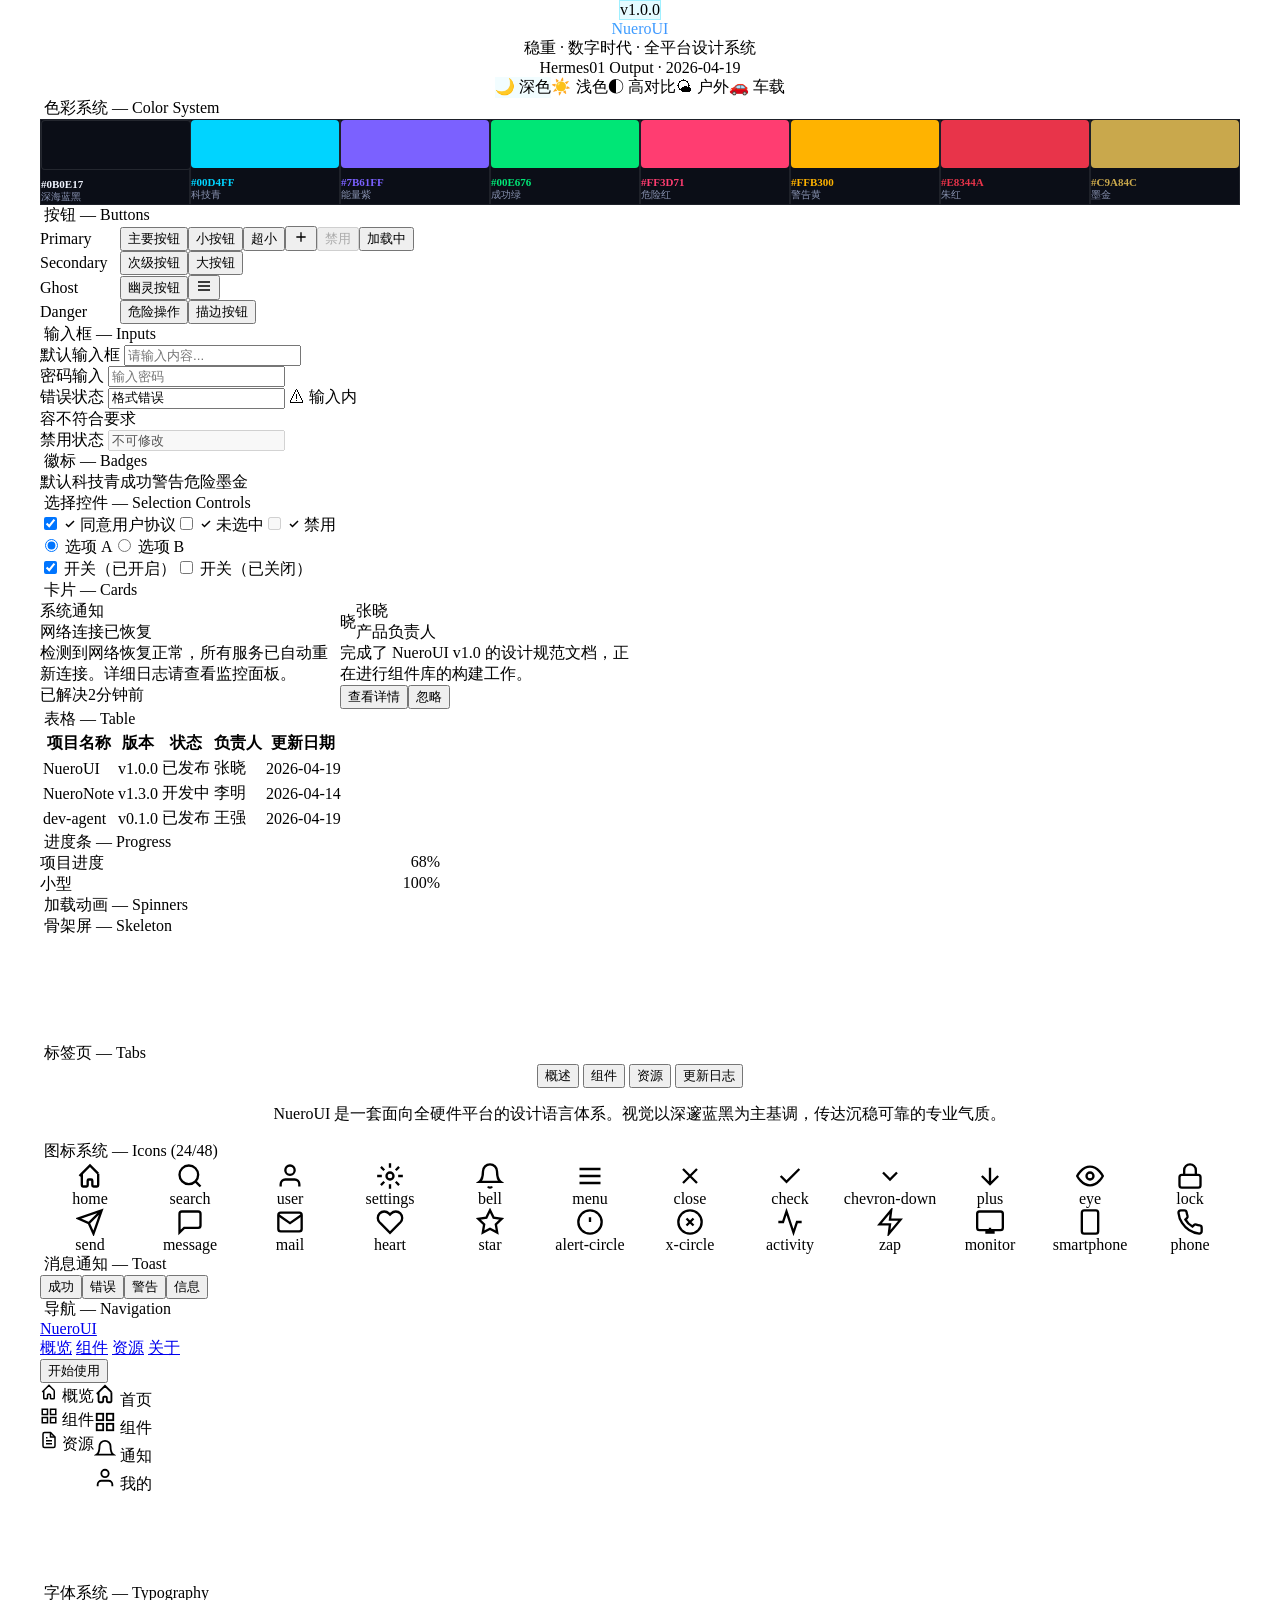
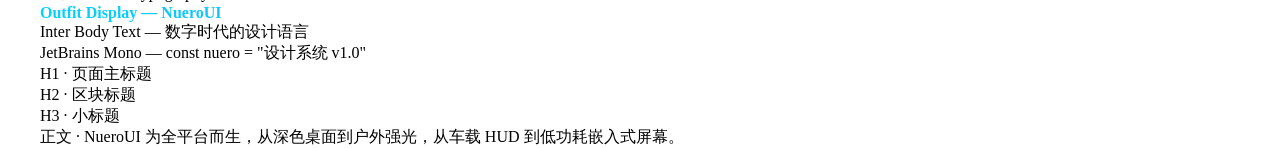
==== components.html @ e037369e "Create components.html" ====
<!DOCTYPE html>
<html lang="zh-CN" data-theme="dark">
<head>
  <meta charset="UTF-8">
  <meta name="viewport" content="width=device-width, initial-scale=1.0">
  <title>NueroUI — Components Showcase</title>
  <link rel="stylesheet" href="tokens.css">
  <link rel="stylesheet" href="nuero-ui.css">
  <link rel="stylesheet" href="motion.css">
  <style>
    body { margin: 0; background: var(--color-bg-primary); color: var(--color-text-primary); font-family: var(--font-body); }
    .showcase { max-width: 1200px; margin: 0 auto; padding: var(--space-8) var(--space-6); }
    .showcase-header { text-align: center; margin-bottom: var(--space-12); padding: var(--space-12) 0; }
    .showcase-header h1 { font-family: var(--font-display); font-size: var(--text-4xl); font-weight: var(--font-bold); background: linear-gradient(135deg, #00D4FF, #7B61FF); -webkit-background-clip: text; -webkit-text-fill-color: transparent; margin: 0 0 var(--space-3); }
    .showcase-header p { color: var(--color-text-secondary); font-size: var(--text-lg); margin: 0; }
    .version-badge { display: inline-block; padding: var(--space-1) var(--space-3); background: rgba(0,212,255,0.1); border: 1px solid rgba(0,212,255,0.3); border-radius: var(--radius-full); color: var(--color-accent-primary); font-size: var(--text-xs); font-weight: var(--font-semibold); }
    .section { margin-bottom: var(--space-12); }
    .section-title { font-size: var(--text-xl); font-weight: var(--font-semibold); color: var(--color-text-primary); margin-bottom: var(--space-6); padding-bottom: var(--space-3); border-bottom: 1px solid var(--color-border); display: flex; align-items: center; gap: var(--space-3); }
    .section-title::before { content: ''; width: 4px; height: 20px; background: linear-gradient(180deg, var(--color-accent-primary), var(--color-accent-secondary)); border-radius: 2px; }
    .demo-row { display: flex; flex-wrap: wrap; gap: var(--space-4); align-items: center; margin-bottom: var(--space-4); padding: var(--space-5); background: var(--color-bg-secondary); border: 1px solid var(--color-border); border-radius: var(--radius-lg); }
    .demo-label { font-size: var(--text-xs); color: var(--color-text-tertiary); min-width: 80px; }
    .demo-group { display: flex; flex-wrap: wrap; gap: var(--space-3); align-items: center; }
    .theme-switcher { display: flex; gap: var(--space-2); margin-bottom: var(--space-8); justify-content: center; }
    .theme-btn { padding: var(--space-2) var(--space-4); background: var(--color-bg-elevated); border: 1px solid var(--color-border); border-radius: var(--radius-md); color: var(--color-text-secondary); cursor: pointer; font-size: var(--text-sm); transition: all var(--duration-normal); }
    .theme-btn:hover { border-color: var(--color-border-hover); color: var(--color-text-primary); }
    .theme-btn.active { border-color: var(--color-accent-primary); color: var(--color-accent-primary); background: rgba(0,212,255,0.05); }
    .icon-grid { display: grid; grid-template-columns: repeat(auto-fill, minmax(100px, 1fr)); gap: var(--space-3); }
    .icon-demo { display: flex; flex-direction: column; align-items: center; gap: var(--space-2); padding: var(--space-4); background: var(--color-bg-secondary); border: 1px solid var(--color-border); border-radius: var(--radius-md); transition: all var(--duration-normal); cursor: pointer; }
    .icon-demo:hover { border-color: var(--color-border-hover); background: var(--color-bg-elevated); transform: translateY(-2px); }
    .icon-demo svg { color: var(--color-accent-primary); transition: color var(--duration-normal); }
    .icon-demo:hover svg { color: var(--color-accent-secondary); }
    .icon-demo span { font-size: var(--text-xs); color: var(--color-text-tertiary); }
    .card-demo-grid { display: grid; grid-template-columns: repeat(auto-fill, minmax(280px, 1fr)); gap: var(--space-4); }
    .table-wrapper { overflow-x: auto; border-radius: var(--radius-lg); border: 1px solid var(--color-border); }
    .spinner-row { display: flex; gap: var(--space-6); align-items: center; flex-wrap: wrap; }
  </style>
</head>
<body>
<div class="showcase">

  <!-- Header -->
  <div class="showcase-header">
    <div style="margin-bottom:var(--space-4)"><span class="version-badge">v1.0.0</span></div>
    <h1>NueroUI</h1>
    <p>稳重 · 数字时代 · 全平台设计系统</p>
    <p style="margin-top:var(--space-2);font-size:var(--text-sm);color:var(--color-text-tertiary)">Hermes01 Output · 2026-04-19</p>
  </div>

  <!-- Theme Switcher -->
  <div class="theme-switcher">
    <button class="theme-btn active" onclick="document.documentElement.setAttribute('data-theme','dark')">🌙 深色</button>
    <button class="theme-btn" onclick="document.documentElement.setAttribute('data-theme','light')">☀️ 浅色</button>
    <button class="theme-btn" onclick="document.documentElement.setAttribute('data-theme','high-contrast')">◐ 高对比</button>
    <button class="theme-btn" onclick="document.documentElement.setAttribute('data-theme','outdoor')">🌤 户外</button>
    <button class="theme-btn" onclick="document.documentElement.setAttribute('data-theme','car-hud')">🚗 车载</button>
  </div>

  <!-- Color Palette -->
  <div class="section">
    <div class="section-title">色彩系统 — Color System</div>
    <div style="display:grid;grid-template-columns:repeat(auto-fill,minmax(140px,1fr));gap:var(--space-3)">
      <div style="padding:var(--space-3);background:#0B0E17;border-radius:var(--radius-md);border:1px solid rgba(255,255,255,0.08)"><div style="width:100%;height:48px;background:#0B0E17;border-radius:4px;margin-bottom:8px;border:1px solid rgba(255,255,255,0.1)"></div><div style="font-size:11px;color:#F0F4FF;font-weight:600">#0B0E17</div><div style="font-size:10px;color:#8892B0">深海蓝黑</div></div>
      <div style="padding:var(--space-3);background:#0B0E17;border-radius:var(--radius-md);border:1px solid rgba(255,255,255,0.08)"><div style="width:100%;height:48px;background:#00D4FF;border-radius:4px;margin-bottom:8px"></div><div style="font-size:11px;color:#00D4FF;font-weight:600">#00D4FF</div><div style="font-size:10px;color:#8892B0">科技青</div></div>
      <div style="padding:var(--space-3);background:#0B0E17;border-radius:var(--radius-md);border:1px solid rgba(255,255,255,0.08)"><div style="width:100%;height:48px;background:#7B61FF;border-radius:4px;margin-bottom:8px"></div><div style="font-size:11px;color:#7B61FF;font-weight:600">#7B61FF</div><div style="font-size:10px;color:#8892B0">能量紫</div></div>
      <div style="padding:var(--space-3);background:#0B0E17;border-radius:var(--radius-md);border:1px solid rgba(255,255,255,0.08)"><div style="width:100%;height:48px;background:#00E676;border-radius:4px;margin-bottom:8px"></div><div style="font-size:11px;color:#00E676;font-weight:600">#00E676</div><div style="font-size:10px;color:#8892B0">成功绿</div></div>
      <div style="padding:var(--space-3);background:#0B0E17;border-radius:var(--radius-md);border:1px solid rgba(255,255,255,0.08)"><div style="width:100%;height:48px;background:#FF3D71;border-radius:4px;margin-bottom:8px"></div><div style="font-size:11px;color:#FF3D71;font-weight:600">#FF3D71</div><div style="font-size:10px;color:#8892B0">危险红</div></div>
      <div style="padding:var(--space-3);background:#0B0E17;border-radius:var(--radius-md);border:1px solid rgba(255,255,255,0.08)"><div style="width:100%;height:48px;background:#FFB300;border-radius:4px;margin-bottom:8px"></div><div style="font-size:11px;color:#FFB300;font-weight:600">#FFB300</div><div style="font-size:10px;color:#8892B0">警告黄</div></div>
      <div style="padding:var(--space-3);background:#0B0E17;border-radius:var(--radius-md);border:1px solid rgba(255,255,255,0.08)"><div style="width:100%;height:48px;background:#E8344A;border-radius:4px;margin-bottom:8px"></div><div style="font-size:11px;color:#E8344A;font-weight:600">#E8344A</div><div style="font-size:10px;color:#8892B0">朱红</div></div>
      <div style="padding:var(--space-3);background:#0B0E17;border-radius:var(--radius-md);border:1px solid rgba(255,255,255,0.08)"><div style="width:100%;height:48px;background:#C9A84C;border-radius:4px;margin-bottom:8px"></div><div style="font-size:11px;color:#C9A84C;font-weight:600">#C9A84C</div><div style="font-size:10px;color:#8892B0">墨金</div></div>
    </div>
  </div>

  <!-- Buttons -->
  <div class="section">
    <div class="section-title">按钮 — Buttons</div>
    <div class="demo-row">
      <span class="demo-label">Primary</span>
      <div class="demo-group">
        <button class="nui-btn nui-btn--primary">主要按钮</button>
        <button class="nui-btn nui-btn--primary nui-btn--sm">小按钮</button>
        <button class="nui-btn nui-btn--primary nui-btn--xs">超小</button>
        <button class="nui-btn nui-btn--primary nui-btn--icon"><svg viewBox="0 0 24 24" width="16" height="16" fill="none" stroke="currentColor" stroke-width="2"><path d="M12 5v14M5 12h14"/></svg></button>
        <button class="nui-btn nui-btn--primary" disabled>禁用</button>
        <button class="nui-btn nui-btn--primary nui-btn--loading">加载中</button>
      </div>
    </div>
    <div class="demo-row">
      <span class="demo-label">Secondary</span>
      <div class="demo-group">
        <button class="nui-btn nui-btn--secondary">次级按钮</button>
        <button class="nui-btn nui-btn--secondary nui-btn--lg">大按钮</button>
      </div>
    </div>
    <div class="demo-row">
      <span class="demo-label">Ghost</span>
      <div class="demo-group">
        <button class="nui-btn nui-btn--ghost">幽灵按钮</button>
        <button class="nui-btn nui-btn--ghost nui-btn--icon"><svg viewBox="0 0 24 24" width="16" height="16" fill="none" stroke="currentColor" stroke-width="2"><path d="M3 12h18M3 6h18M3 18h18"/></svg></button>
      </div>
    </div>
    <div class="demo-row">
      <span class="demo-label">Danger</span>
      <div class="demo-group">
        <button class="nui-btn nui-btn--danger">危险操作</button>
        <button class="nui-btn nui-btn--outline">描边按钮</button>
      </div>
    </div>
  </div>

  <!-- Inputs -->
  <div class="section">
    <div class="section-title">输入框 — Inputs</div>
    <div class="demo-row" style="flex-direction:column;align-items:flex-start;gap:var(--space-4)">
      <div class="nui-input-wrapper" style="width:320px">
        <label class="nui-label">默认输入框</label>
        <input class="nui-input" placeholder="请输入内容..." type="text">
      </div>
      <div class="nui-input-wrapper" style="width:320px">
        <label class="nui-label">密码输入</label>
        <input class="nui-input" placeholder="输入密码" type="password">
      </div>
      <div class="nui-input-wrapper" style="width:320px">
        <label class="nui-label">错误状态</label>
        <input class="nui-input nui-input--error" value="格式错误" type="text">
        <span class="nui-error-msg">⚠ 输入内容不符合要求</span>
      </div>
      <div class="nui-input-wrapper" style="width:320px">
        <label class="nui-label">禁用状态</label>
        <input class="nui-input" value="不可修改" type="text" disabled>
      </div>
    </div>
  </div>

  <!-- Badges -->
  <div class="section">
    <div class="section-title">徽标 — Badges</div>
    <div class="demo-row">
      <div class="demo-group" style="flex-wrap:wrap;gap:var(--space-3)">
        <span class="nui-badge nui-badge--default">默认</span>
        <span class="nui-badge nui-badge--primary">科技青</span>
        <span class="nui-badge nui-badge--success">成功</span>
        <span class="nui-badge nui-badge--warning">警告</span>
        <span class="nui-badge nui-badge--danger">危险</span>
        <span class="nui-badge nui-badge--gold">墨金</span>
        <span class="nui-badge nui-badge--primary nui-badge--dot"></span>
      </div>
    </div>
  </div>

  <!-- Checkbox / Radio / Switch -->
  <div class="section">
    <div class="section-title">选择控件 — Selection Controls</div>
    <div class="demo-row" style="flex-direction:column;align-items:flex-start;gap:var(--space-4)">
      <div style="display:flex;gap:var(--space-8);flex-wrap:wrap">
        <label class="nui-check">
          <input type="checkbox" checked>
          <span class="nui-check__box"><svg viewBox="0 0 24 24" width="12" height="12" fill="none" stroke="currentColor" stroke-width="3"><path d="M20 6L9 17l-5-5"/></svg></span>
          <span class="nui-check__text">同意用户协议</span>
        </label>
        <label class="nui-check">
          <input type="checkbox">
          <span class="nui-check__box"><svg viewBox="0 0 24 24" width="12" height="12" fill="none" stroke="currentColor" stroke-width="3"><path d="M20 6L9 17l-5-5"/></svg></span>
          <span class="nui-check__text">未选中</span>
        </label>
        <label class="nui-check">
          <input type="checkbox" disabled>
          <span class="nui-check__box"><svg viewBox="0 0 24 24" width="12" height="12" fill="none" stroke="currentColor" stroke-width="3"><path d="M20 6L9 17l-5-5"/></svg></span>
          <span class="nui-check__text">禁用</span>
        </label>
      </div>
      <div style="display:flex;gap:var(--space-8);flex-wrap:wrap">
        <label class="nui-check nui-check--radio">
          <input type="radio" name="demo-radio" checked>
          <span class="nui-check__box"></span>
          <span class="nui-check__text">选项 A</span>
        </label>
        <label class="nui-check nui-check--radio">
          <input type="radio" name="demo-radio">
          <span class="nui-check__box"></span>
          <span class="nui-check__text">选项 B</span>
        </label>
      </div>
      <div style="display:flex;gap:var(--space-8);flex-wrap:wrap">
        <label class="nui-switch">
          <input type="checkbox" checked>
          <span class="nui-switch__track"><span class="nui-switch__thumb"></span></span>
          <span class="nui-check__text">开关（已开启）</span>
        </label>
        <label class="nui-switch">
          <input type="checkbox">
          <span class="nui-switch__track"><span class="nui-switch__thumb"></span></span>
          <span class="nui-check__text">开关（已关闭）</span>
        </label>
      </div>
    </div>
  </div>

  <!-- Cards -->
  <div class="section">
    <div class="section-title">卡片 — Cards</div>
    <div class="card-demo-grid">
      <div class="nui-card">
        <div style="font-size:var(--text-xs);color:var(--color-accent-primary);font-weight:var(--font-medium);margin-bottom:var(--space-2)">系统通知</div>
        <div style="font-size:var(--text-lg);font-weight:var(--font-semibold);color:var(--color-text-primary);margin-bottom:var(--space-3)">网络连接已恢复</div>
        <div style="font-size:var(--text-sm);color:var(--color-text-secondary);line-height:var(--leading-relaxed)">检测到网络恢复正常，所有服务已自动重新连接。详细日志请查看监控面板。</div>
        <div style="margin-top:var(--space-4);display:flex;gap:var(--space-2)">
          <span class="nui-badge nui-badge--success nui-badge--dot">已解决</span>
          <span class="nui-badge nui-badge--default">2分钟前</span>
        </div>
      </div>
      <div class="nui-card nui-card--elevated">
        <div style="display:flex;align-items:center;gap:var(--space-3);margin-bottom:var(--space-4)">
          <div class="nui-avatar nui-avatar--md">晓</div>
          <div>
            <div style="font-size:var(--text-sm);font-weight:var(--font-semibold);color:var(--color-text-primary)">张晓</div>
            <div style="font-size:var(--text-xs);color:var(--color-text-tertiary)">产品负责人</div>
          </div>
        </div>
        <div style="font-size:var(--text-sm);color:var(--color-text-secondary)">完成了 NueroUI v1.0 的设计规范文档，正在进行组件库的构建工作。</div>
        <div class="nui-divider" style="margin:var(--space-4) 0"></div>
        <div style="display:flex;gap:var(--space-3)">
          <button class="nui-btn nui-btn--primary nui-btn--sm">查看详情</button>
          <button class="nui-btn nui-btn--ghost nui-btn--sm">忽略</button>
        </div>
      </div>
    </div>
  </div>

  <!-- Table -->
  <div class="section">
    <div class="section-title">表格 — Table</div>
    <div class="table-wrapper">
      <table class="nui-table nui-table--striped">
        <thead>
          <tr>
            <th>项目名称</th>
            <th>版本</th>
            <th>状态</th>
            <th>负责人</th>
            <th>更新日期</th>
          </tr>
        </thead>
        <tbody>
          <tr>
            <td>NueroUI</td>
            <td><span class="nui-badge nui-badge--primary">v1.0.0</span></td>
            <td><span class="nui-badge nui-badge--success nui-badge--dot">已发布</span></td>
            <td>张晓</td>
            <td>2026-04-19</td>
          </tr>
          <tr>
            <td>NueroNote</td>
            <td><span class="nui-badge nui-badge--primary">v1.3.0</span></td>
            <td><span class="nui-badge nui-badge--warning nui-badge--dot">开发中</span></td>
            <td>李明</td>
            <td>2026-04-14</td>
          </tr>
          <tr>
            <td>dev-agent</td>
            <td><span class="nui-badge nui-badge--primary">v0.1.0</span></td>
            <td><span class="nui-badge nui-badge--success nui-badge--dot">已发布</span></td>
            <td>王强</td>
            <td>2026-04-19</td>
          </tr>
        </tbody>
      </table>
    </div>
  </div>

  <!-- Progress -->
  <div class="section">
    <div class="section-title">进度条 — Progress</div>
    <div class="demo-row" style="flex-direction:column;align-items:flex-start;gap:var(--space-4)">
      <div style="width:400px">
        <div style="display:flex;justify-content:space-between;margin-bottom:var(--space-2)"><span style="font-size:var(--text-sm);color:var(--color-text-secondary)">项目进度</span><span style="font-size:var(--text-sm);color:var(--color-accent-primary);font-weight:var(--font-medium)">68%</span></div>
        <div class="nui-progress"><div class="nui-progress__bar" style="width:68%"></div></div>
      </div>
      <div style="width:400px">
        <div style="display:flex;justify-content:space-between;margin-bottom:var(--space-2)"><span style="font-size:var(--text-sm);color:var(--color-text-secondary)">小型</span><span style="font-size:var(--text-sm);color:var(--color-success);font-weight:var(--font-medium)">100%</span></div>
        <div class="nui-progress nui-progress--sm"><div class="nui-progress__bar" style="width:100%;background:var(--color-success)"></div></div>
      </div>
    </div>
  </div>

  <!-- Spinners -->
  <div class="section">
    <div class="section-title">加载动画 — Spinners</div>
    <div class="demo-row">
      <div class="spinner-row">
        <div class="nui-spinner nui-spinner--sm"></div>
        <div class="nui-spinner nui-spinner--md"></div>
        <div class="nui-spinner nui-spinner--lg"></div>
        <div class="nui-spinner nui-spinner--xl"></div>
      </div>
    </div>
  </div>

  <!-- Skeletons -->
  <div class="section">
    <div class="section-title">骨架屏 — Skeleton</div>
    <div class="demo-row" style="flex-direction:column;gap:var(--space-4)">
      <div style="display:flex;gap:var(--space-4);align-items:center">
        <div class="nui-skeleton nui-avatar nui-avatar--md"></div>
        <div style="flex:1;display:flex;flex-direction:column;gap:var(--space-2)">
          <div class="nui-skeleton" style="height:14px;width:60%"></div>
          <div class="nui-skeleton" style="height:12px;width:40%"></div>
        </div>
      </div>
      <div class="nui-skeleton" style="height:80px;width:100%"></div>
    </div>
  </div>

  <!-- Tabs -->
  <div class="section">
    <div class="section-title">标签页 — Tabs</div>
    <div class="demo-row" style="flex-direction:column">
      <div class="nui-tabs" id="demo-tabs">
        <button class="nui-tab nui-tab--active" onclick="switchTab(this)">概述</button>
        <button class="nui-tab" onclick="switchTab(this)">组件</button>
        <button class="nui-tab" onclick="switchTab(this)">资源</button>
        <button class="nui-tab" onclick="switchTab(this)">更新日志</button>
      </div>
      <div class="nui-tabs__content" id="tab-content">
        <p style="color:var(--color-text-secondary);font-size:var(--text-sm)">NueroUI 是一套面向全硬件平台的设计语言体系。视觉以深邃蓝黑为主基调，传达沉稳可靠的专业气质。</p>
      </div>
    </div>
  </div>

  <!-- Icons (first 24) -->
  <div class="section">
    <div class="section-title">图标系统 — Icons (24/48)</div>
    <div class="icon-grid">
      <div class="icon-demo"><svg viewBox="0 0 24 24" width="28" height="28" fill="none" stroke="currentColor" stroke-width="2"><path d="M3 12l2-2m0 0l7-7 7 7M5 10v10a1 1 0 001 1h3a1 1 0 001-1v-4a1 1 0 011-1h2a1 1 0 011 1v4a1 1 0 001 1h3a1 1 0 001-1V10"/></svg><span>home</span></div>
      <div class="icon-demo"><svg viewBox="0 0 24 24" width="28" height="28" fill="none" stroke="currentColor" stroke-width="2"><path d="M21 21l-4.35-4.35M11 19a8 8 0 100-16 8 8 0 000 16z"/></svg><span>search</span></div>
      <div class="icon-demo"><svg viewBox="0 0 24 24" width="28" height="28" fill="none" stroke="currentColor" stroke-width="2"><path d="M20 21v-2a4 4 0 00-4-4H8a4 4 0 00-4 4v2M12 11a4 4 0 100-8 4 4 0 000 8z"/></svg><span>user</span></div>
      <div class="icon-demo"><svg viewBox="0 0 24 24" width="28" height="28" fill="none" stroke="currentColor" stroke-width="2"><circle cx="12" cy="12" r="3"/><path d="M12 1v4M12 19v4M4.22 4.22l2.83 2.83M16.95 16.95l2.83 2.83M1 12h4M19 12h4M4.22 19.78l2.83-2.83M16.95 7.05l2.83-2.83"/></svg><span>settings</span></div>
      <div class="icon-demo"><svg viewBox="0 0 24 24" width="28" height="28" fill="none" stroke="currentColor" stroke-width="2"><path d="M18 8A6 6 0 006 8c0 7-3 9-3 9h18s-3-2-3-9M13.73 21a2 2 0 01-3.46 0"/></svg><span>bell</span></div>
      <div class="icon-demo"><svg viewBox="0 0 24 24" width="28" height="28" fill="none" stroke="currentColor" stroke-width="2"><path d="M3 12h18M3 6h18M3 18h18"/></svg><span>menu</span></div>
      <div class="icon-demo"><svg viewBox="0 0 24 24" width="28" height="28" fill="none" stroke="currentColor" stroke-width="2"><path d="M18 6L6 18M6 6l12 12"/></svg><span>close</span></div>
      <div class="icon-demo"><svg viewBox="0 0 24 24" width="28" height="28" fill="none" stroke="currentColor" stroke-width="2"><path d="M20 6L9 17l-5-5"/></svg><span>check</span></div>
      <div class="icon-demo"><svg viewBox="0 0 24 24" width="28" height="28" fill="none" stroke="currentColor" stroke-width="2"><path d="M6 9l6 6 6-6"/></svg><span>chevron-down</span></div>
      <div class="icon-demo"><svg viewBox="0 0 24 24" width="28" height="28" fill="none" stroke="currentColor" stroke-width="2"><path d="M12 5v14M5 12l7 7 7-7"/></svg><span>plus</span></div>
      <div class="icon-demo"><svg viewBox="0 0 24 24" width="28" height="28" fill="none" stroke="currentColor" stroke-width="2"><path d="M1 12s4-8 11-8 11 8 11 8-4 8-11 8-11-8-11-8z"/><circle cx="12" cy="12" r="3"/></svg><span>eye</span></div>
      <div class="icon-demo"><svg viewBox="0 0 24 24" width="28" height="28" fill="none" stroke="currentColor" stroke-width="2"><rect x="3" y="11" width="18" height="11" rx="2" ry="2"/><path d="M7 11V7a5 5 0 0110 0v4"/></svg><span>lock</span></div>
      <div class="icon-demo"><svg viewBox="0 0 24 24" width="28" height="28" fill="none" stroke="currentColor" stroke-width="2"><path d="M22 2L11 13M22 2l-7 20-4-9-9-4 20-7z"/></svg><span>send</span></div>
      <div class="icon-demo"><svg viewBox="0 0 24 24" width="28" height="28" fill="none" stroke="currentColor" stroke-width="2"><path d="M21 15a2 2 0 01-2 2H7l-4 4V5a2 2 0 012-2h14a2 2 0 012 2z"/></svg><span>message</span></div>
      <div class="icon-demo"><svg viewBox="0 0 24 24" width="28" height="28" fill="none" stroke="currentColor" stroke-width="2"><path d="M4 4h16c1.1 0 2 .9 2 2v12c0 1.1-.9 2-2 2H4c-1.1 0-2-.9-2-2V6c0-1.1.9-2 2-2z"/><path d="M22 6l-10 7L2 6"/></svg><span>mail</span></div>
      <div class="icon-demo"><svg viewBox="0 0 24 24" width="28" height="28" fill="none" stroke="currentColor" stroke-width="2"><path d="M20.84 4.61a5.5 5.5 0 00-7.78 0L12 5.67l-1.06-1.06a5.5 5.5 0 00-7.78 7.78l1.06 1.06L12 21.23l7.78-7.78 1.06-1.06a5.5 5.5 0 000-7.78z"/></svg><span>heart</span></div>
      <div class="icon-demo"><svg viewBox="0 0 24 24" width="28" height="28" fill="none" stroke="currentColor" stroke-width="2"><path d="M12 2l3.09 6.26L22 9.27l-5 4.87 1.18 6.88L12 17.77l-6.18 3.25L7 14.14 2 9.27l6.91-1.01L12 2z"/></svg><span>star</span></div>
      <div class="icon-demo"><svg viewBox="0 0 24 24" width="28" height="28" fill="none" stroke="currentColor" stroke-width="2"><circle cx="12" cy="12" r="10"/><path d="M12 8v4M12 16h.01"/></svg><span>alert-circle</span></div>
      <div class="icon-demo"><svg viewBox="0 0 24 24" width="28" height="28" fill="none" stroke="currentColor" stroke-width="2"><circle cx="12" cy="12" r="10"/><path d="M9 9l6 6M15 9l-6 6"/></svg><span>x-circle</span></div>
      <div class="icon-demo"><svg viewBox="0 0 24 24" width="28" height="28" fill="none" stroke="currentColor" stroke-width="2"><path d="M22 12h-4l-3 9L9 3l-3 9H2"/></svg><span>activity</span></div>
      <div class="icon-demo"><svg viewBox="0 0 24 24" width="28" height="28" fill="none" stroke="currentColor" stroke-width="2"><path d="M13 2L3 14h9l-1 8 10-12h-9l1-8z"/></svg><span>zap</span></div>
      <div class="icon-demo"><svg viewBox="0 0 24 24" width="28" height="28" fill="none" stroke="currentColor" stroke-width="2"><path d="M21 3H3a2 2 0 00-2 2v12a2 2 0 002 2h18a2 2 0 002-2V5a2 2 0 00-2-2zM8 21h8M12 17v4"/></svg><span>monitor</span></div>
      <div class="icon-demo"><svg viewBox="0 0 24 24" width="28" height="28" fill="none" stroke="currentColor" stroke-width="2"><rect x="5" y="2" width="14" height="20" rx="2" ry="2"/><path d="M12 18h.01"/></svg><span>smartphone</span></div>
      <div class="icon-demo"><svg viewBox="0 0 24 24" width="28" height="28" fill="none" stroke="currentColor" stroke-width="2"><path d="M22 16.92v3a2 2 0 01-2.18 2 19.79 19.79 0 01-8.63-3.07 19.5 19.5 0 01-6-6 19.79 19.79 0 01-3.07-8.67A2 2 0 014.11 2h3a2 2 0 012 1.72 12.84 12.84 0 00.7 2.81 2 2 0 01-.45 2.11L8.09 9.91a16 16 0 006 6l1.27-1.27a2 2 0 012.11-.45 12.84 12.84 0 002.81.7A2 2 0 0122 16.92z"/></svg><span>phone</span></div>
    </div>
  </div>

  <!-- Toast -->
  <div class="section">
    <div class="section-title">消息通知 — Toast</div>
    <div class="demo-row">
      <button class="nui-btn nui-btn--primary nui-btn--sm" onclick="showToast('success')">成功</button>
      <button class="nui-btn nui-btn--danger nui-btn--sm" onclick="showToast('error')">错误</button>
      <button class="nui-btn nui-btn--secondary nui-btn--sm" onclick="showToast('warning')">警告</button>
      <button class="nui-btn nui-btn--ghost nui-btn--sm" onclick="showToast('info')">信息</button>
    </div>
  </div>

  <!-- Navigation -->
  <div class="section">
    <div class="section-title">导航 — Navigation</div>
    <div style="margin-bottom:var(--space-4)">
      <nav class="nui-navbar">
        <a class="nui-navbar__logo" href="#">NueroUI</a>
        <div class="nui-navbar__links">
          <a class="nui-navbar__link nui-navbar__link--active" href="#">概览</a>
          <a class="nui-navbar__link" href="#">组件</a>
          <a class="nui-navbar__link" href="#">资源</a>
          <a class="nui-navbar__link" href="#">关于</a>
        </div>
        <div class="nui-navbar__actions">
          <button class="nui-btn nui-btn--primary nui-btn--sm">开始使用</button>
        </div>
      </nav>
    </div>
    <div style="display:flex;gap:var(--space-6)">
      <div class="nui-sidebar" style="height:200px">
        <div class="nui-sidebar__item nui-sidebar__item--active">
          <svg viewBox="0 0 24 24" width="18" height="18" fill="none" stroke="currentColor" stroke-width="2"><path d="M3 12l2-2m0 0l7-7 7 7M5 10v10a1 1 0 001 1h3a1 1 0 001-1v-4a1 1 0 011-1h2a1 1 0 011 1v4a1 1 0 001 1h3a1 1 0 001-1V10"/></svg>
          概览
        </div>
        <div class="nui-sidebar__item">
          <svg viewBox="0 0 24 24" width="18" height="18" fill="none" stroke="currentColor" stroke-width="2"><rect x="3" y="3" width="7" height="7"/><rect x="14" y="3" width="7" height="7"/><rect x="14" y="14" width="7" height="7"/><rect x="3" y="14" width="7" height="7"/></svg>
          组件
        </div>
        <div class="nui-sidebar__item">
          <svg viewBox="0 0 24 24" width="18" height="18" fill="none" stroke="currentColor" stroke-width="2"><path d="M14 2H6a2 2 0 00-2 2v16a2 2 0 002 2h12a2 2 0 002-2V8z"/><path d="M14 2v6h6M16 13H8M16 17H8M10 9H8"/></svg>
          资源
        </div>
      </div>
      <div style="flex:1">
        <div class="nui-bottom-nav" style="position:static">
          <div class="nui-bottom-nav__item nui-bottom-nav__item--active">
            <svg viewBox="0 0 24 24" width="22" height="22" fill="none" stroke="currentColor" stroke-width="2"><path d="M3 12l2-2m0 0l7-7 7 7M5 10v10a1 1 0 001 1h3a1 1 0 001-1v-4a1 1 0 011-1h2a1 1 0 011 1v4a1 1 0 001 1h3a1 1 0 001-1V10"/></svg>
            首页
          </div>
          <div class="nui-bottom-nav__item">
            <svg viewBox="0 0 24 24" width="22" height="22" fill="none" stroke="currentColor" stroke-width="2"><rect x="3" y="3" width="7" height="7"/><rect x="14" y="3" width="7" height="7"/><rect x="14" y="14" width="7" height="7"/><rect x="3" y="14" width="7" height="7"/></svg>
            组件
          </div>
          <div class="nui-bottom-nav__item">
            <svg viewBox="0 0 24 24" width="22" height="22" fill="none" stroke="currentColor" stroke-width="2"><path d="M18 8A6 6 0 006 8c0 7-3 9-3 9h18s-3-2-3-9"/></svg>
            通知
          </div>
          <div class="nui-bottom-nav__item">
            <svg viewBox="0 0 24 24" width="22" height="22" fill="none" stroke="currentColor" stroke-width="2"><path d="M20 21v-2a4 4 0 00-4-4H8a4 4 0 00-4 4v2"/><circle cx="12" cy="7" r="4"/></svg>
            我的
          </div>
        </div>
      </div>
    </div>
  </div>

  <!-- Typography -->
  <div class="section">
    <div class="section-title">字体系统 — Typography</div>
    <div style="display:flex;flex-direction:column;gap:var(--space-4)">
      <div style="font-family:var(--font-display);font-size:var(--text-4xl);font-weight:700;background:linear-gradient(135deg,#00D4FF,#7B61FF);-webkit-background-clip:text;-webkit-text-fill-color:transparent">Outfit Display — NueroUI</div>
      <div style="font-family:var(--font-body);font-size:var(--text-xl);color:var(--color-text-primary)">Inter Body Text — 数字时代的设计语言</div>
      <div style="font-family:var(--font-mono);font-size:var(--text-base);color:var(--color-accent-primary)">JetBrains Mono — const nuero = "设计系统 v1.0"</div>
      <div style="font-size:var(--text-3xl);font-weight:var(--font-bold);color:var(--color-text-primary)">H1 · 页面主标题</div>
      <div style="font-size:var(--text-2xl);font-weight:var(--font-semibold);color:var(--color-text-primary)">H2 · 区块标题</div>
      <div style="font-size:var(--text-xl);font-weight:var(--font-medium);color:var(--color-text-primary)">H3 · 小标题</div>
      <div style="font-size:var(--text-base);color:var(--color-text-secondary)">正文 · NueroUI 为全平台而生，从深色桌面到户外强光，从车载 HUD 到低功耗嵌入式屏幕。</div>
    </div>
  </div>

</div>

<!-- Toast Container -->
<div class="nui-toast-container" id="toast-container"></div>

<script>
function showToast(type) {
  const msgs = {
    success: { title: '保存成功', msg: '您的更改已自动保存。', icon: '<svg viewBox="0 0 24 24" width="20" height="20" fill="none" stroke="currentColor" stroke-width="2"><circle cx="12" cy="12" r="10"/><path d="M9 12l2 2 4-4"/></svg>' },
    error:   { title: '操作失败', msg: '请检查网络连接后重试。', icon: '<svg viewBox="0 0 24 24" width="20" height="20" fill="none" stroke="currentColor" stroke-width="2"><circle cx="12" cy="12" r="10"/><path d="M15 9l-6 6M9 9l6 6"/></svg>' },
    warning: { title: '注意', msg: '此操作不可撤销，请确认。', icon: '<svg viewBox="0 0 24 24" width="20" height="20" fill="none" stroke="currentColor" stroke-width="2"><path d="M10.29 3.86L1.82 18a2 2 0 001.71 3h16.94a2 2 0 001.71-3L13.71 3.86a2 2 0 00-3.42 0z"/><path d="M12 9v4M12 17h.01"/></svg>' },
    info:    { title: '系统公告', msg: 'NueroUI v1.0.0 正式发布。', icon: '<svg viewBox="0 0 24 24" width="20" height="20" fill="none" stroke="currentColor" stroke-width="2"><circle cx="12" cy="12" r="10"/><path d="M12 16v-4M12 8h.01"/></svg>' }
  };
  const { title, msg, icon } = msgs[type];
  const toast = document.createElement('div');
  toast.className = `nui-toast nui-toast--${type}`;
  toast.innerHTML = `<div class="nui-toast__icon">${icon}</div><div class="nui-toast__content"><div class="nui-toast__title">${title}</div><div class="nui-toast__msg">${msg}</div></div><button class="nui-toast__close" onclick="this.parentElement.remove()"><svg viewBox="0 0 24 24" width="16" height="16" fill="none" stroke="currentColor" stroke-width="2"><path d="M18 6L6 18M6 6l12 12"/></svg></button>`;
  document.getElementById('toast-container').appendChild(toast);
  setTimeout(() => toast.remove(), 4000);
}

function switchTab(el) {
  document.querySelectorAll('.nui-tab').forEach(t => t.classList.remove('nui-tab--active'));
  el.classList.add('nui-tab--active');
}
</script>
</body>
</html>
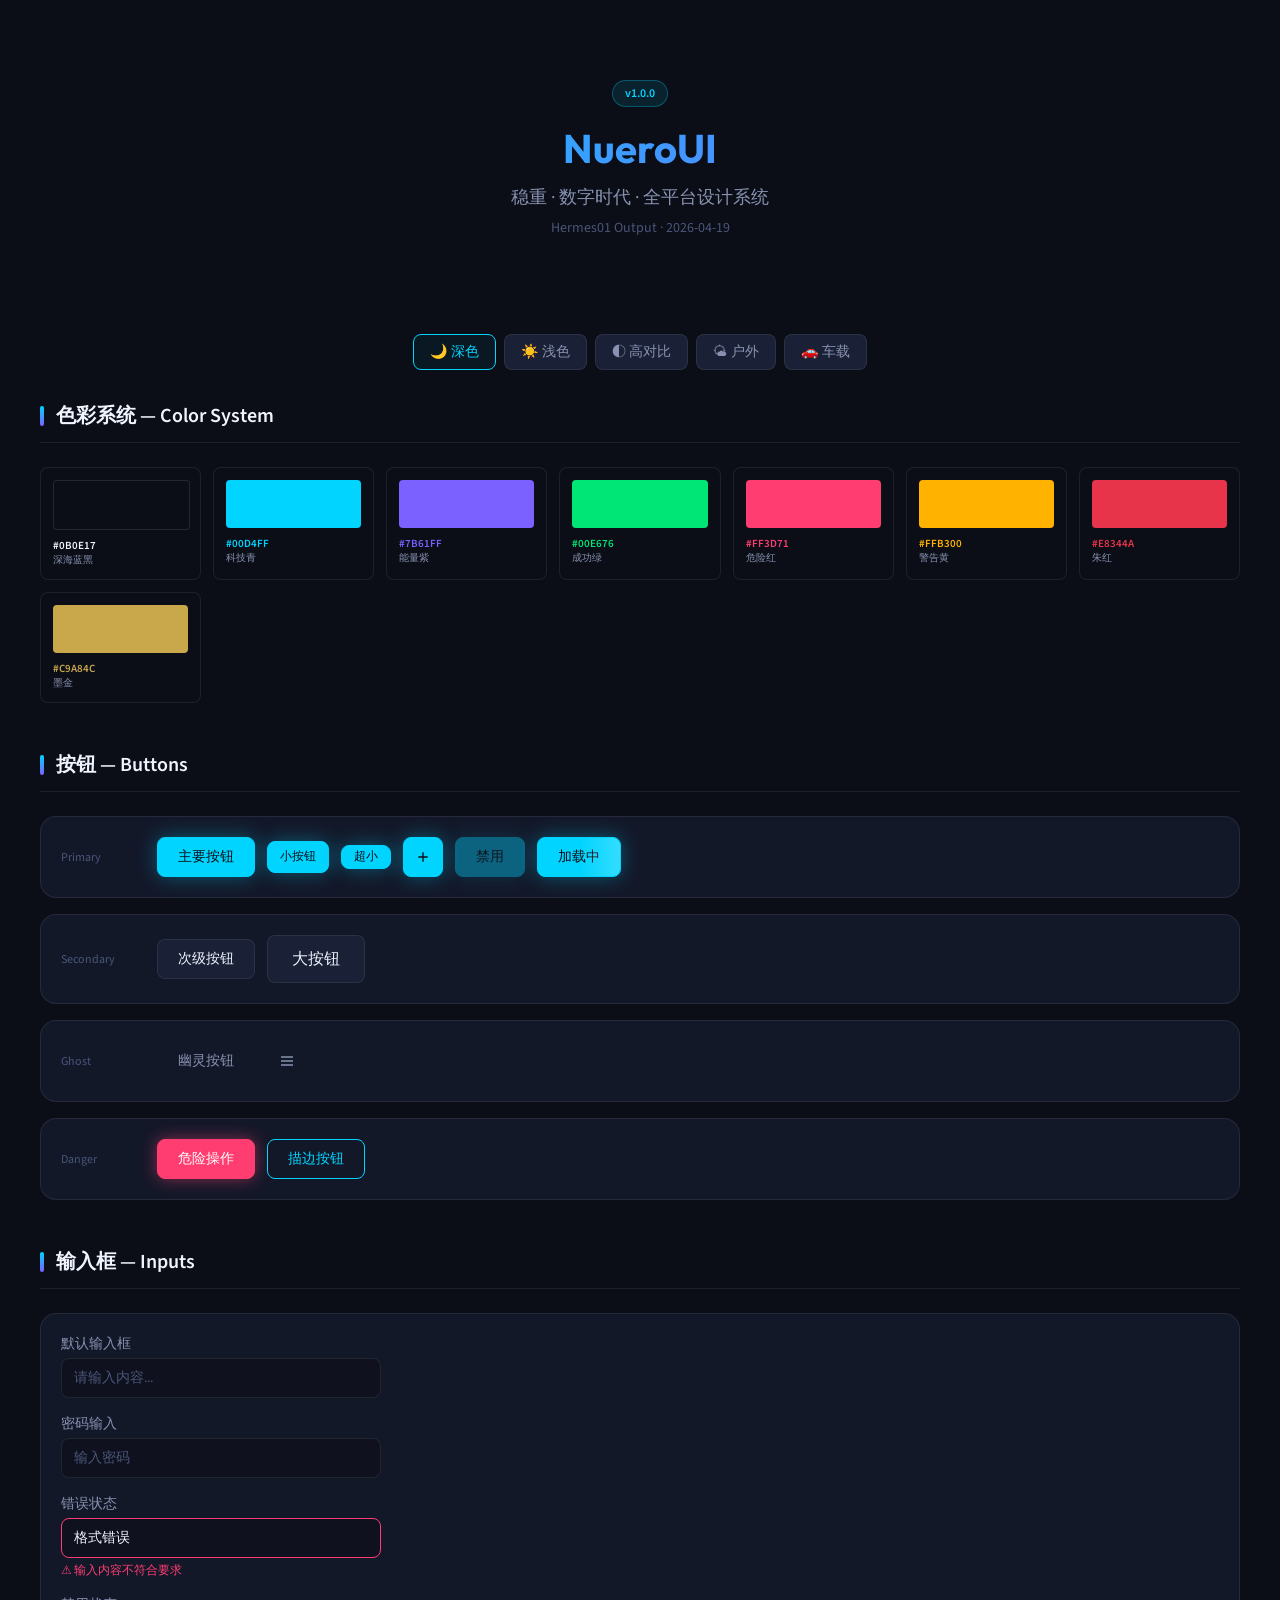
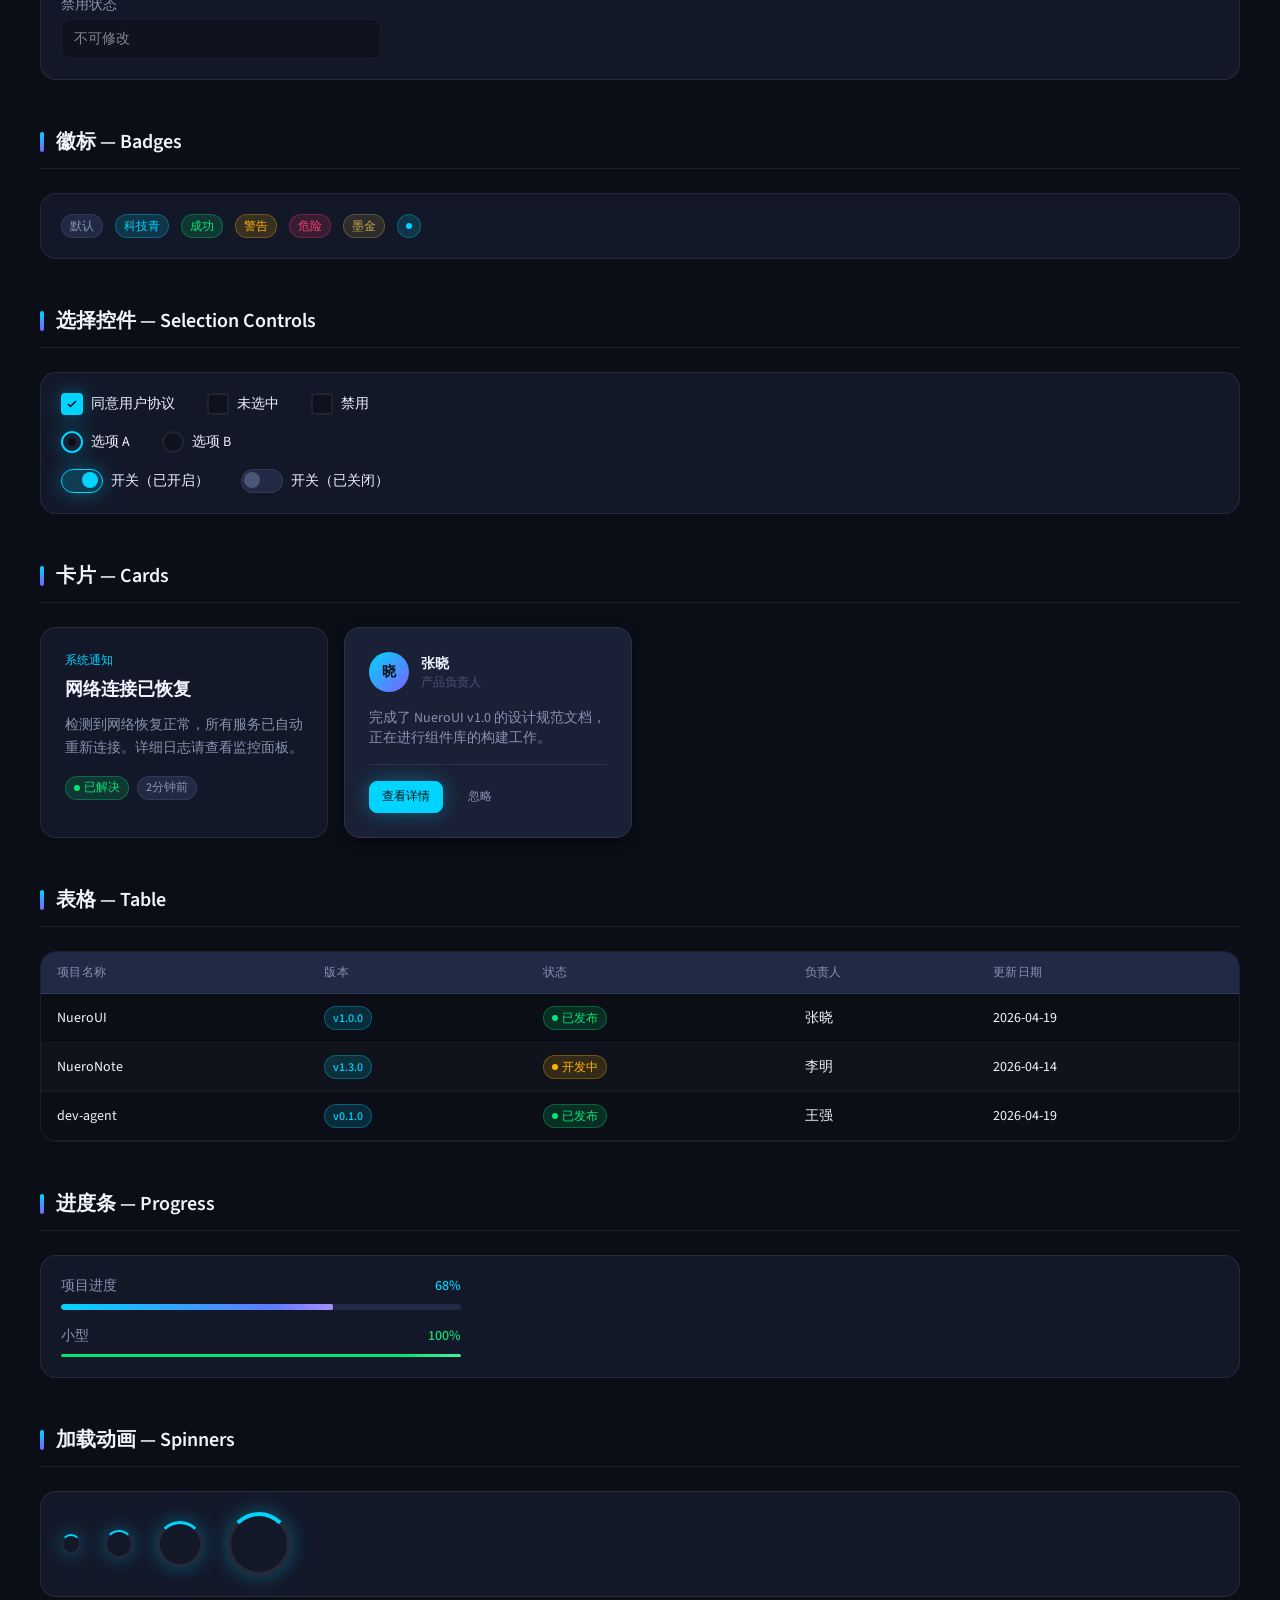
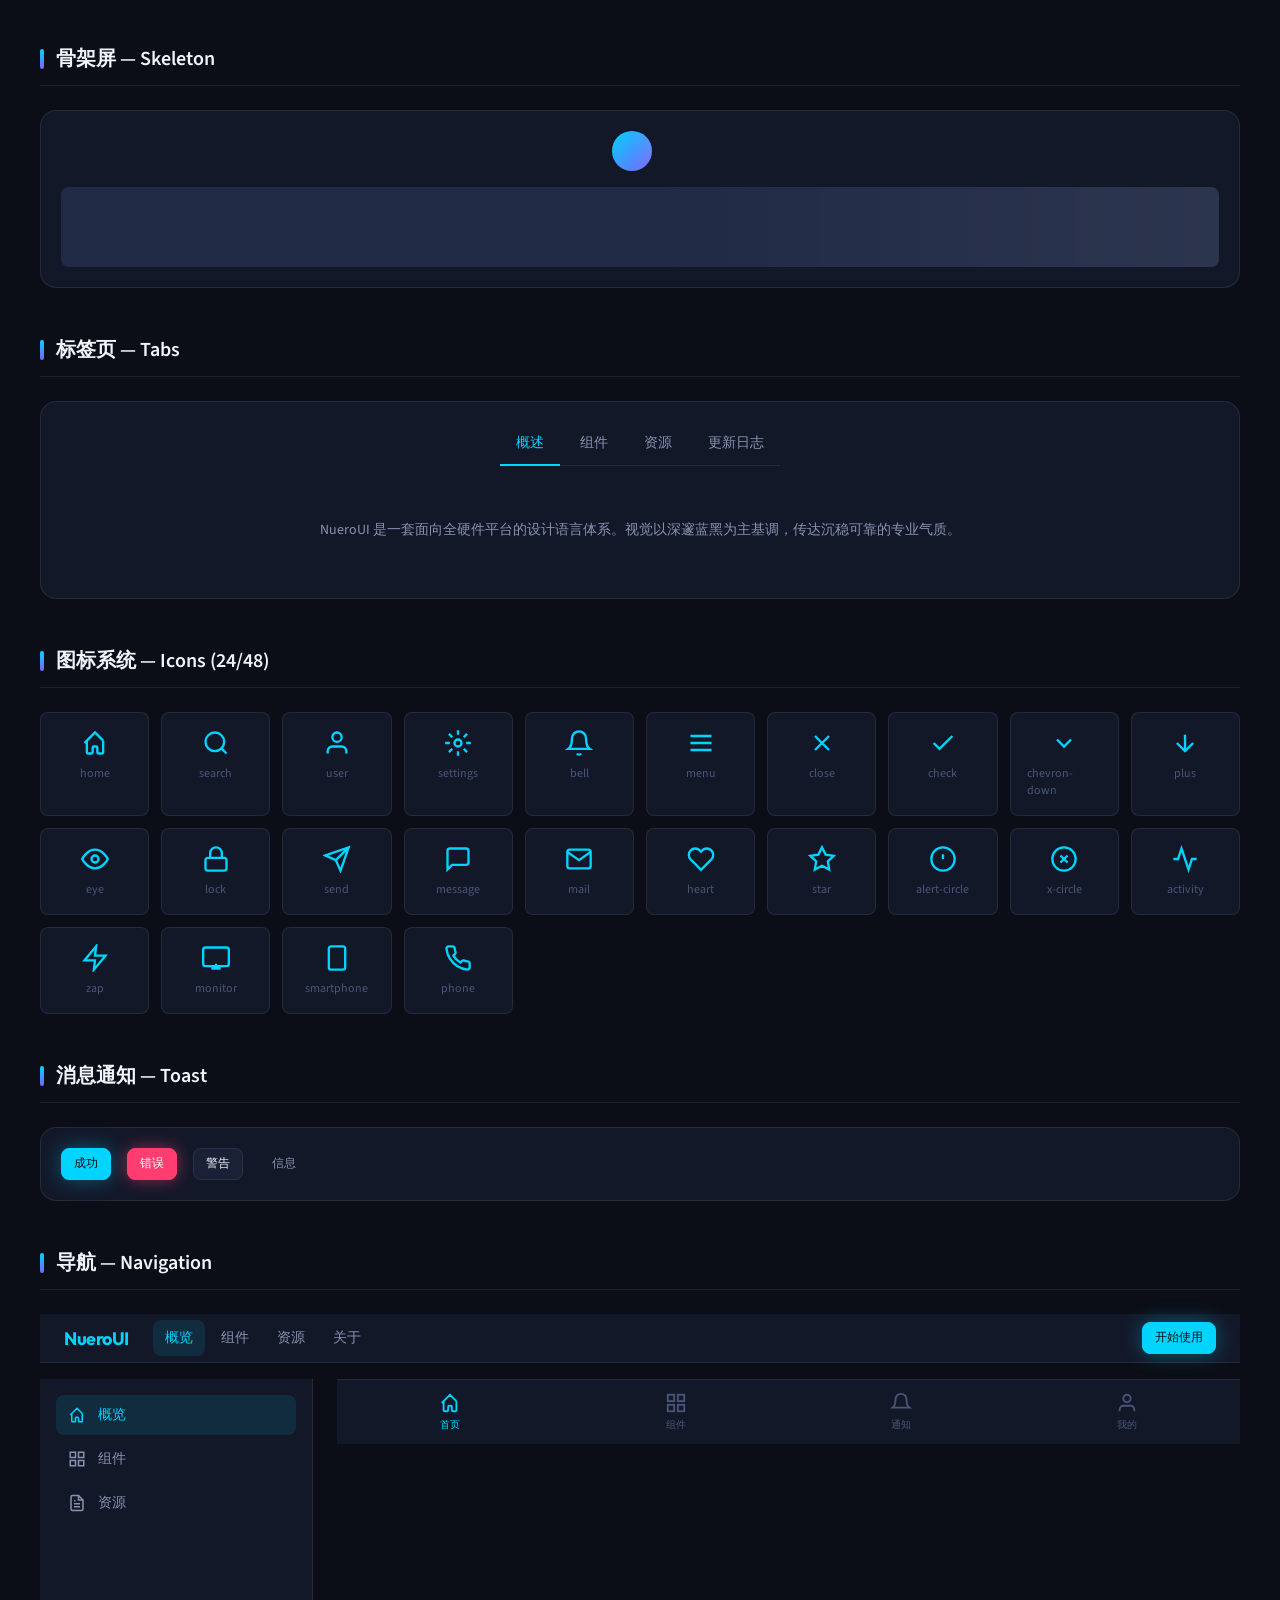
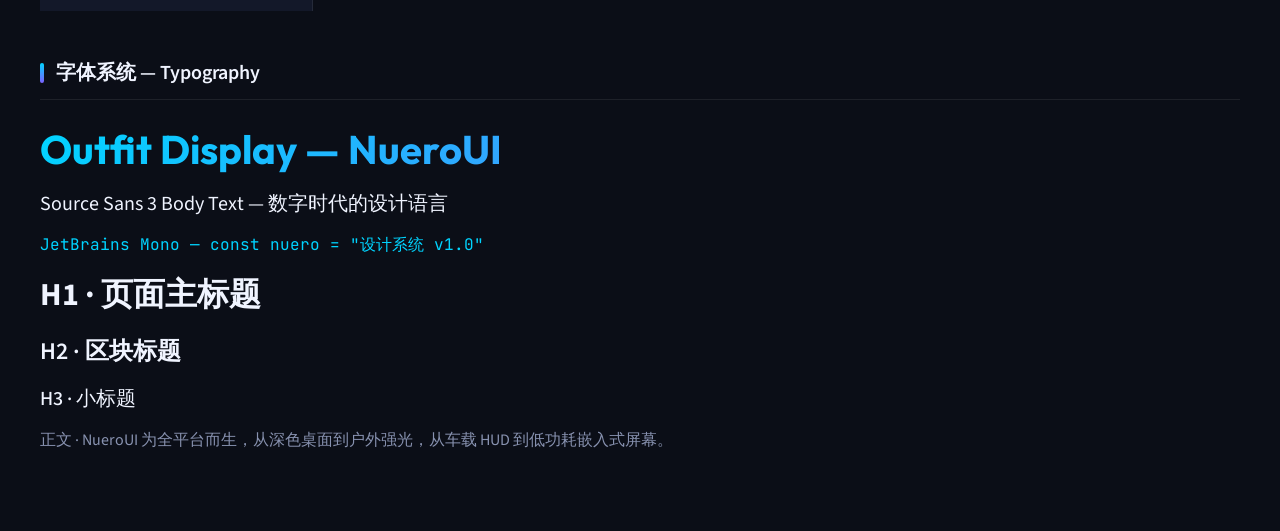
==== commit 1e656ccc: "feat: 架构全面审查改进 - 图标/Token/CI-CD/命名规范" ====
--- a/components.html
+++ b/components.html
@@ -428,7 +428,7 @@
     <div class="section-title">字体系统 — Typography</div>
     <div style="display:flex;flex-direction:column;gap:var(--space-4)">
       <div style="font-family:var(--font-display);font-size:var(--text-4xl);font-weight:700;background:linear-gradient(135deg,#00D4FF,#7B61FF);-webkit-background-clip:text;-webkit-text-fill-color:transparent">Outfit Display — NueroUI</div>
-      <div style="font-family:var(--font-body);font-size:var(--text-xl);color:var(--color-text-primary)">Inter Body Text — 数字时代的设计语言</div>
+      <div style="font-family:var(--font-body);font-size:var(--text-xl);color:var(--color-text-primary)">Source Sans 3 Body Text — 数字时代的设计语言</div>
       <div style="font-family:var(--font-mono);font-size:var(--text-base);color:var(--color-accent-primary)">JetBrains Mono — const nuero = "设计系统 v1.0"</div>
       <div style="font-size:var(--text-3xl);font-weight:var(--font-bold);color:var(--color-text-primary)">H1 · 页面主标题</div>
       <div style="font-size:var(--text-2xl);font-weight:var(--font-semibold);color:var(--color-text-primary)">H2 · 区块标题</div>
--- a/tokens.css
+++ b/tokens.css
@@ -0,0 +1,273 @@
+/* ============================================================
+   NueroUI Design Tokens — CSS Design System v1.0.0
+   Date: 2026-04-19
+   Output: Hermes01
+   ============================================================ */
+
+/* Google Fonts import — 替换 Inter 为 Source Sans 3 (更宽松商业授权) */
+@import url('https://fonts.googleapis.com/css2?family=Outfit:wght@300;400;500;600;700&family=Source+Sans+3:wght@300;400;500;600;700&family=JetBrains+Mono:wght@400;500&display=swap');
+
+/* ============================================================
+   1. ROOT VARIABLES
+   ============================================================ */
+:root {
+  /* ── Background Colors ── */
+  --color-bg-primary:    #0B0E17;   /* 主背景 */
+  --color-bg-secondary:  #131829;   /* 卡片/面板 */
+  --color-bg-elevated:  #1A2035;   /* 悬浮层 */
+  --color-bg-overlay:   #212A45;   /* 模态遮罩 */
+  --color-bg-input:     #0F121E;   /* 输入框 */
+  --color-bg-hover:     #1E2540;   /* 悬浮态 */
+  --color-bg-active:    #252D4A;   /* 激活态 */
+  --color-bg-disabled:  #0D1019;   /* 禁用背景 */
+
+  /* ── Accent Colors ── */
+  --color-accent-primary:    #00D4FF;   /* 科技青 — 主强调 */
+  --color-accent-secondary:   #7B61FF;   /* 能量紫 — 次强调 */
+  --color-accent-tertiary:   #FF6B35;   /* 警示橙 — 第三强调 */
+
+  /* ── Functional Colors ── */
+  --color-success:  #00E676;   /* 成功绿 */
+  --color-warning:  #FFB300;   /* 警告黄 */
+  --color-danger:   #FF3D71;   /* 危险红 */
+  --color-info:     #00D4FF;   /* 信息 */
+
+  /* ── Chinese Traditional Accent Colors ── */
+  --color-vermilion: #E8344A;   /* 朱红 */
+  --color-ink:       #1A1A2E;   /* 墨黑 */
+  --color-gold:      #C9A84C;   /* 墨金 */
+  --color-jade:      #00C48C;   /* 翠玉 */
+
+  /* ── Text Colors ── */
+  --color-text-primary:   #F0F4FF;   /* 主文字 */
+  --color-text-secondary: #8892B0;   /* 次级文字 */
+  --color-text-tertiary: #4A5578;   /* 占位符/禁用 */
+  --color-text-inverse:  #0B0E17;   /* 反色文字 */
+  --color-text-link:     #00D4FF;   /* 链接 */
+
+  /* ── Border Colors ── */
+  --color-border:       rgba(255,255,255,0.08);
+  --color-border-hover: rgba(0,212,255,0.35);
+  --color-border-focus: #00D4FF;
+  --color-border-active: rgba(123,97,255,0.5);
+  --color-border-subtle: rgba(255,255,255,0.04);
+
+  /* ── Glow Effects ── */
+  --glow-primary:    0 0 20px rgba(0,212,255,0.35);
+  --glow-secondary:  0 0 20px rgba(123,97,255,0.35);
+  --glow-success:    0 0 16px rgba(0,230,118,0.35);
+  --glow-warning:    0 0 16px rgba(255,179,0,0.35);
+  --glow-danger:     0 0 16px rgba(255,61,113,0.5);
+  --glow-gold:       0 0 20px rgba(201,168,76,0.3);
+
+  /* ── Shadows ── */
+  --shadow-xs:        0 1px 2px rgba(0,0,0,0.4);
+  --shadow-sm:        0 1px 4px rgba(0,0,0,0.5);
+  --shadow-md:        0 4px 12px rgba(0,0,0,0.55);
+  --shadow-lg:        0 8px 24px rgba(0,0,0,0.65);
+  --shadow-xl:        0 16px 48px rgba(0,0,0,0.75);
+  --shadow-inner:     inset 0 1px 3px rgba(0,0,0,0.4);
+  --shadow-glow:      0 0 24px rgba(0,212,255,0.2);
+
+  /* ── Typography ── */
+  --font-display: 'Outfit', 'Noto Sans SC', system-ui, -apple-system, sans-serif;
+  --font-body:    'Source Sans 3', 'PingFang SC', 'Microsoft YaHei', 'Hiragino Sans GB', system-ui, sans-serif;
+  --font-mono:    'JetBrains Mono', 'Fira Code', 'Source Code Pro', monospace;
+
+  /* Font sizes */
+  --text-2xs:   0.625rem;    /* 10px */
+  --text-xs:    0.75rem;     /* 12px */
+  --text-sm:    0.875rem;    /* 14px */
+  --text-base:  1rem;        /* 16px */
+  --text-lg:    1.125rem;    /* 18px */
+  --text-xl:    1.25rem;     /* 20px */
+  --text-2xl:   1.5rem;      /* 24px */
+  --text-3xl:   2rem;        /* 32px */
+  --text-4xl:   2.5rem;      /* 40px */
+  --text-5xl:   3rem;        /* 48px */
+
+  /* Font weights */
+  --font-light:    300;
+  --font-normal:   400;
+  --font-medium:   500;
+  --font-semibold: 600;
+  --font-bold:     700;
+
+  /* Line heights */
+  --leading-none:    1;
+  --leading-tight:  1.25;
+  --leading-snug:   1.375;
+  --leading-normal: 1.5;
+  --leading-relaxed:1.625;
+  --leading-loose:  2;
+
+  /* Letter spacing */
+  --tracking-tighter: -0.05em;
+  --tracking-tight:   -0.025em;
+  --tracking-normal:   0em;
+  --tracking-wide:     0.025em;
+  --tracking-wider:    0.05em;
+  --tracking-widest:  0.1em;
+
+  /* ── Spacing (4px base grid) ── */
+  --space-0:    0;
+  --space-px:   0.0625rem;  /* 1px */
+  --space-0-5:  0.125rem;   /* 2px */
+  --space-1:    0.25rem;    /* 4px */
+  --space-1-5:  0.375rem;   /* 6px */
+  --space-2:    0.5rem;     /* 8px */
+  --space-2-5:  0.625rem;   /* 10px */
+  --space-3:    0.75rem;    /* 12px */
+  --space-3-5:  0.875rem;   /* 14px */
+  --space-4:    1rem;       /* 16px */
+  --space-5:    1.25rem;    /* 20px */
+  --space-6:    1.5rem;     /* 24px */
+  --space-7:    1.75rem;    /* 28px */
+  --space-8:    2rem;       /* 32px */
+  --space-9:    2.25rem;    /* 36px */
+  --space-10:   2.5rem;     /* 40px */
+  --space-12:   3rem;       /* 48px */
+  --space-14:   3.5rem;     /* 56px */
+  --space-16:   4rem;       /* 64px */
+  --space-20:   5rem;       /* 80px */
+  --space-24:   6rem;       /* 96px */
+  --space-32:   8rem;       /* 128px */
+
+  /* ── Border Radius ── */
+  --radius-none:  0;
+  --radius-sm:    4px;
+  --radius-md:    8px;
+  --radius-lg:    16px;
+  --radius-xl:    24px;
+  --radius-2xl:   32px;
+  --radius-full:  9999px;
+
+  /* ── Transitions ── */
+  --duration-instant:  0ms;
+  --duration-fast:     80ms;
+  --duration-normal:   150ms;
+  --duration-slow:     250ms;
+  --duration-slower:   400ms;
+  --duration-slowest:  600ms;
+
+  --ease-default:   cubic-bezier(0.4, 0, 0.2, 1);
+  --ease-in:       cubic-bezier(0.4, 0, 1, 1);
+  --ease-out:      cubic-bezier(0, 0, 0.2, 1);
+  --ease-in-out:   cubic-bezier(0.4, 0, 0.2, 1);
+  --ease-spring:   cubic-bezier(0.34, 1.56, 0.64, 1);
+  --ease-bounce:   cubic-bezier(0.68, -0.55, 0.265, 1.55);
+
+  /* ── Z-Index Scale ── */
+  --z-base:      0;
+  --z-raised:   10;
+  --z-dropdown: 100;
+  --z-sticky:   200;
+  --z-fixed:    300;
+  --z-modal:    400;
+  --z-toast:    500;
+  --z-tooltip:  600;
+
+  /* ── Component Sizes ── */
+  --height-xs:    24px;
+  --height-sm:    32px;
+  --height-md:    40px;
+  --height-lg:    48px;
+  --height-xl:    56px;
+  --height-2xl:   64px;
+
+  --width-sm:     80px;
+  --width-md:    120px;
+  --width-lg:    200px;
+  --width-xl:    280px;
+  --width-full:  100%;
+}
+
+/* ============================================================
+   2. LIGHT THEME OVERRIDES
+   ============================================================ */
+[data-theme="light"] {
+  --color-bg-primary:    #F0F4FF;
+  --color-bg-secondary:  #E4E8F0;
+  --color-bg-elevated:   #FFFFFF;
+  --color-bg-overlay:    #D8DDE8;
+  --color-bg-input:      #ECEFF5;
+  --color-bg-hover:      #E8EDF5;
+  --color-bg-active:     #DEE2EC;
+  --color-bg-disabled:   #EAECF0;
+
+  --color-text-primary:   #0B0E17;
+  --color-text-secondary: #4A5578;
+  --color-text-tertiary: #8892B0;
+
+  --color-border:       rgba(11,14,23,0.12);
+  --color-border-hover: rgba(0,212,255,0.5);
+  --color-border-focus: #00D4FF;
+
+  --shadow-xs:     0 1px 2px rgba(0,0,0,0.08);
+  --shadow-sm:     0 1px 4px rgba(0,0,0,0.1);
+  --shadow-md:     0 4px 12px rgba(0,0,0,0.12);
+  --shadow-lg:     0 8px 24px rgba(0,0,0,0.15);
+  --shadow-xl:     0 16px 48px rgba(0,0,0,0.2);
+
+  --glow-primary:   0 0 16px rgba(0,180,220,0.25);
+  --glow-secondary: 0 0 16px rgba(100,80,220,0.2);
+}
+
+/* ============================================================
+   3. HIGH CONTRAST OVERRIDES (Accessibility)
+   ============================================================ */
+[data-theme="high-contrast"] {
+  --color-bg-primary:    #000000;
+  --color-bg-secondary:  #111111;
+  --color-bg-elevated:   #1A1A1A;
+  --color-text-primary:  #FFFFFF;
+  --color-text-secondary:#CCCCCC;
+  --color-accent-primary:#00FFFF;
+  --color-border:       rgba(255,255,255,0.3);
+  --color-border-focus:  #00FFFF;
+  --radius-sm:           2px;
+  --radius-md:           4px;
+}
+
+/* ============================================================
+   4. LOW POWER / REDUCED MOTION
+   ============================================================ */
+@media (prefers-reduced-motion: reduce) {
+  :root {
+    --duration-fast:     0ms;
+    --duration-normal:   0ms;
+    --duration-slow:     0ms;
+    --duration-slower:   0ms;
+    --duration-slowest:  0ms;
+  }
+}
+
+/* ============================================================
+   5. OUTDOOR / HIGH BRIGHTNESS OVERRIDES
+   ============================================================ */
+[data-theme="outdoor"] {
+  --color-bg-primary:    #E8ECEF;
+  --color-bg-secondary:  #DDE1E8;
+  --color-bg-elevated:   #F0F4FF;
+  --color-text-primary:  #0A0D15;
+  --color-text-secondary:#3A4055;
+  --color-border:       rgba(10,13,21,0.2);
+  --color-border-hover:  rgba(0,140,180,0.6);
+}
+
+/* ============================================================
+   6. CAR HUD / AUTOMOTIVE MODE
+   ============================================================ */
+[data-theme="car-hud"] {
+  --text-base:  1.125rem;   /* 18px base */
+  --text-lg:    1.375rem;    /* 22px */
+  --text-xl:    1.625rem;    /* 26px */
+  --text-2xl:   2rem;        /* 32px */
+  --height-md:  48px;
+  --height-lg:  56px;
+  --height-xl:  64px;
+  --radius-md:  8px;
+  --radius-lg:  12px;
+  --duration-slow:  400ms;
+  --duration-slower: 600ms;
+}
--- a/nuero-ui.css
+++ b/nuero-ui.css
@@ -0,0 +1,780 @@
+/* ============================================================
+   NueroUI — Component Stylesheet v1.0.0
+   Based on tokens.css
+   Date: 2026-04-19 | Output: Hermes01
+   ============================================================ */
+
+/* ============================================================
+   BUTTON
+   ============================================================ */
+.nui-btn {
+  display: inline-flex;
+  align-items: center;
+  justify-content: center;
+  gap: var(--space-2);
+  height: var(--height-md);
+  padding: 0 var(--space-5);
+  font-family: var(--font-body);
+  font-size: var(--text-sm);
+  font-weight: var(--font-medium);
+  line-height: 1;
+  border: 1px solid transparent;
+  border-radius: var(--radius-md);
+  cursor: pointer;
+  transition: all var(--duration-normal) var(--ease-default);
+  text-decoration: none;
+  white-space: nowrap;
+  user-select: none;
+  -webkit-tap-highlight-color: transparent;
+}
+.nui-btn:active:not(:disabled) {
+  transform: scale(0.97);
+  transition-duration: var(--duration-fast);
+}
+.nui-btn:focus-visible {
+  outline: 2px solid var(--color-border-focus);
+  outline-offset: 2px;
+}
+.nui-btn:disabled,
+.nui-btn[disabled] {
+  opacity: 0.4;
+  cursor: not-allowed;
+  pointer-events: none;
+}
+
+/* Primary */
+.nui-btn--primary {
+  background: var(--color-accent-primary);
+  color: var(--color-text-inverse);
+  border-color: var(--color-accent-primary);
+  box-shadow: var(--glow-primary);
+}
+.nui-btn--primary:hover {
+  background: #1AD9FF;
+  box-shadow: 0 0 28px rgba(0,212,255,0.5);
+  transform: translateY(-1px);
+}
+
+/* Secondary */
+.nui-btn--secondary {
+  background: var(--color-bg-elevated);
+  color: var(--color-text-primary);
+  border-color: var(--color-border);
+}
+.nui-btn--secondary:hover {
+  background: var(--color-bg-hover);
+  border-color: var(--color-border-hover);
+  color: var(--color-accent-primary);
+}
+
+/* Ghost */
+.nui-btn--ghost {
+  background: transparent;
+  color: var(--color-text-secondary);
+  border-color: transparent;
+}
+.nui-btn--ghost:hover {
+  background: var(--color-bg-hover);
+  color: var(--color-text-primary);
+}
+
+/* Danger */
+.nui-btn--danger {
+  background: var(--color-danger);
+  color: #fff;
+  border-color: var(--color-danger);
+  box-shadow: var(--glow-danger);
+}
+.nui-btn--danger:hover {
+  background: #FF5C87;
+  box-shadow: 0 0 28px rgba(255,61,113,0.6);
+  transform: translateY(-1px);
+}
+
+/* Outline */
+.nui-btn--outline {
+  background: transparent;
+  color: var(--color-accent-primary);
+  border-color: var(--color-accent-primary);
+}
+.nui-btn--outline:hover {
+  background: rgba(0,212,255,0.1);
+  box-shadow: var(--glow-primary);
+}
+
+/* Sizes */
+.nui-btn--xs  { height: var(--height-xs); padding: 0 var(--space-3); font-size: var(--text-xs); }
+.nui-btn--sm  { height: var(--height-sm); padding: 0 var(--space-3); font-size: var(--text-xs); }
+.nui-btn--lg  { height: var(--height-lg); padding: 0 var(--space-6); font-size: var(--text-base); }
+.nui-btn--xl  { height: var(--height-xl); padding: 0 var(--space-8); font-size: var(--text-lg); }
+
+/* Icon-only */
+.nui-btn--icon { width: var(--height-md); padding: 0; }
+.nui-btn--icon.nui-btn--sm { width: var(--height-sm); }
+.nui-btn--icon.nui-btn--lg { width: var(--height-lg); }
+.nui-btn--icon.nui-btn--xl { width: var(--height-xl); }
+
+/* Loading */
+.nui-btn--loading { pointer-events: none; position: relative; }
+.nui-btn--loading::after {
+  content: '';
+  position: absolute;
+  inset: 0;
+  background: inherit;
+  border-radius: inherit;
+  background: linear-gradient(90deg, transparent 25%, rgba(255,255,255,0.2) 50%, transparent 75%);
+  background-size: 200% 100%;
+  animation: btn-shimmer 1.2s linear infinite;
+}
+@keyframes btn-shimmer {
+  0%   { background-position: 200% 0; }
+  100% { background-position: -200% 0; }
+}
+
+/* ============================================================
+   INPUT
+   ============================================================ */
+.nui-input-wrapper {
+  display: flex;
+  flex-direction: column;
+  gap: var(--space-1);
+}
+.nui-label {
+  font-size: var(--text-sm);
+  font-weight: var(--font-medium);
+  color: var(--color-text-secondary);
+}
+.nui-input {
+  height: var(--height-md);
+  padding: 0 var(--space-3);
+  background: var(--color-bg-input);
+  border: 1px solid var(--color-border);
+  border-radius: var(--radius-md);
+  color: var(--color-text-primary);
+  font-family: var(--font-body);
+  font-size: var(--text-sm);
+  transition: border-color var(--duration-normal) var(--ease-default),
+              box-shadow   var(--duration-normal) var(--ease-default);
+  width: 100%;
+  box-sizing: border-box;
+}
+.nui-input::placeholder { color: var(--color-text-tertiary); }
+.nui-input:hover:not(:disabled) { border-color: rgba(255,255,255,0.15); }
+.nui-input:focus {
+  outline: none;
+  border-color: var(--color-border-focus);
+  box-shadow: 0 0 0 3px rgba(0,212,255,0.15);
+}
+.nui-input:disabled {
+  opacity: 0.5;
+  cursor: not-allowed;
+  background: var(--color-bg-disabled);
+}
+.nui-input--error { border-color: var(--color-danger) !important; }
+.nui-input--error:focus { box-shadow: 0 0 0 3px rgba(255,61,113,0.15) !important; }
+.nui-error-msg {
+  font-size: var(--text-xs);
+  color: var(--color-danger);
+  display: flex;
+  align-items: center;
+  gap: var(--space-1);
+}
+
+/* Input sizes */
+.nui-input--sm { height: var(--height-sm); font-size: var(--text-xs); }
+.nui-input--lg { height: var(--height-lg); font-size: var(--text-base); }
+
+/* Textarea */
+.nui-textarea {
+  min-height: 96px;
+  padding: var(--space-3);
+  resize: vertical;
+  line-height: var(--leading-normal);
+}
+
+/* ============================================================
+   CHECKBOX & RADIO & SWITCH
+   ============================================================ */
+.nui-check {
+  display: flex;
+  align-items: center;
+  gap: var(--space-2);
+  cursor: pointer;
+  user-select: none;
+}
+.nui-check input { display: none; }
+.nui-check__box {
+  width: 18px;
+  height: 18px;
+  border: 2px solid var(--color-border);
+  border-radius: var(--radius-sm);
+  display: flex;
+  align-items: center;
+  justify-content: center;
+  transition: all var(--duration-normal) var(--ease-spring);
+  flex-shrink: 0;
+  background: var(--color-bg-input);
+}
+.nui-check input:checked ~ .nui-check__box {
+  background: var(--color-accent-primary);
+  border-color: var(--color-accent-primary);
+  box-shadow: var(--glow-primary);
+}
+.nui-check input:checked ~ .nui-check__box svg { opacity: 1; transform: scale(1); }
+.nui-check__box svg {
+  opacity: 0;
+  transform: scale(0.5);
+  transition: all var(--duration-fast) var(--ease-spring);
+  color: var(--color-text-inverse);
+}
+.nui-check__text { font-size: var(--text-sm); color: var(--color-text-primary); }
+
+/* Radio */
+.nui-check--radio .nui-check__box { border-radius: var(--radius-full); }
+.nui-check--radio .nui-check__box::after {
+  content: '';
+  width: 8px;
+  height: 8px;
+  border-radius: var(--radius-full);
+  background: var(--color-text-inverse);
+  opacity: 0;
+  transform: scale(0);
+  transition: all var(--duration-fast) var(--ease-spring);
+}
+.nui-check--radio input:checked ~ .nui-check__box { background: var(--color-bg-elevated); border-color: var(--color-accent-primary); }
+.nui-check--radio input:checked ~ .nui-check__box::after { opacity: 1; transform: scale(1); }
+
+/* Switch */
+.nui-switch {
+  display: flex;
+  align-items: center;
+  gap: var(--space-2);
+  cursor: pointer;
+}
+.nui-switch input { display: none; }
+.nui-switch__track {
+  width: 40px;
+  height: 22px;
+  background: var(--color-bg-overlay);
+  border: 1px solid var(--color-border);
+  border-radius: var(--radius-full);
+  position: relative;
+  transition: all var(--duration-normal) var(--ease-default);
+}
+.nui-switch__thumb {
+  position: absolute;
+  top: 2px;
+  left: 2px;
+  width: 16px;
+  height: 16px;
+  background: var(--color-text-tertiary);
+  border-radius: var(--radius-full);
+  transition: all var(--duration-normal) var(--ease-spring);
+}
+.nui-switch input:checked ~ .nui-switch__track {
+  background: rgba(0,212,255,0.2);
+  border-color: var(--color-accent-primary);
+  box-shadow: var(--glow-primary);
+}
+.nui-switch input:checked ~ .nui-switch__track .nui-switch__thumb {
+  left: 20px;
+  background: var(--color-accent-primary);
+}
+.nui-switch input:disabled ~ .nui-switch__track { opacity: 0.4; cursor: not-allowed; }
+
+/* ============================================================
+   BADGE / TAG
+   ============================================================ */
+.nui-badge {
+  display: inline-flex;
+  align-items: center;
+  gap: var(--space-1);
+  height: 22px;
+  padding: 0 var(--space-2);
+  font-size: var(--text-xs);
+  font-weight: var(--font-medium);
+  border-radius: var(--radius-full);
+  border: 1px solid transparent;
+}
+.nui-badge--default  { background: var(--color-bg-overlay); color: var(--color-text-secondary); border-color: var(--color-border); }
+.nui-badge--primary  { background: rgba(0,212,255,0.15); color: var(--color-accent-primary); border-color: rgba(0,212,255,0.3); }
+.nui-badge--success  { background: rgba(0,230,118,0.15); color: var(--color-success); border-color: rgba(0,230,118,0.3); }
+.nui-badge--warning  { background: rgba(255,179,0,0.15); color: var(--color-warning); border-color: rgba(255,179,0,0.3); }
+.nui-badge--danger   { background: rgba(255,61,113,0.15); color: var(--color-danger); border-color: rgba(255,61,113,0.3); }
+.nui-badge--gold    { background: rgba(201,168,76,0.15); color: var(--color-gold); border-color: rgba(201,168,76,0.3); }
+.nui-badge--dot::before {
+  content: '';
+  width: 6px;
+  height: 6px;
+  border-radius: var(--radius-full);
+  background: currentColor;
+  flex-shrink: 0;
+}
+
+/* ============================================================
+   CARD
+   ============================================================ */
+.nui-card {
+  background: var(--color-bg-secondary);
+  border: 1px solid var(--color-border);
+  border-radius: var(--radius-lg);
+  padding: var(--space-6);
+  transition: all var(--duration-slow) var(--ease-default);
+  position: relative;
+  overflow: hidden;
+}
+.nui-card::before {
+  content: '';
+  position: absolute;
+  inset: 0;
+  border-radius: inherit;
+  padding: 1px;
+  background: linear-gradient(135deg, rgba(0,212,255,0.1), transparent 50%, rgba(123,97,255,0.1));
+  -webkit-mask: linear-gradient(#fff 0 0) content-box, linear-gradient(#fff 0 0);
+  -webkit-mask-composite: xor;
+  mask-composite: exclude;
+  pointer-events: none;
+  opacity: 0;
+  transition: opacity var(--duration-slow) var(--ease-default);
+}
+.nui-card:hover {
+  border-color: rgba(0,212,255,0.2);
+  transform: translateY(-2px);
+  box-shadow: var(--shadow-lg), 0 0 40px rgba(0,212,255,0.05);
+}
+.nui-card:hover::before { opacity: 1; }
+.nui-card--elevated {
+  background: var(--color-bg-elevated);
+  box-shadow: var(--shadow-md);
+}
+
+/* ============================================================
+   TABLE
+   ============================================================ */
+.nui-table {
+  width: 100%;
+  border-collapse: collapse;
+  font-size: var(--text-sm);
+}
+.nui-table th {
+  text-align: left;
+  padding: var(--space-3) var(--space-4);
+  background: var(--color-bg-overlay);
+  color: var(--color-text-secondary);
+  font-weight: var(--font-medium);
+  font-size: var(--text-xs);
+  letter-spacing: var(--tracking-wide);
+  text-transform: uppercase;
+  border-bottom: 1px solid var(--color-border);
+}
+.nui-table td {
+  padding: var(--space-3) var(--space-4);
+  border-bottom: 1px solid var(--color-border-subtle);
+  color: var(--color-text-primary);
+}
+.nui-table tr:hover td { background: var(--color-bg-hover); }
+.nui-table--striped tr:nth-child(even) td { background: rgba(255,255,255,0.02); }
+.nui-table--striped tr:nth-child(even):hover td { background: var(--color-bg-hover); }
+
+/* ============================================================
+   MODAL / DIALOG
+   ============================================================ */
+.nui-modal-overlay {
+  position: fixed;
+  inset: 0;
+  background: rgba(0,0,0,0.75);
+  backdrop-filter: blur(4px);
+  display: flex;
+  align-items: center;
+  justify-content: center;
+  z-index: var(--z-modal);
+  padding: var(--space-4);
+  animation: modal-fade-in var(--duration-slow) var(--ease-out);
+}
+@keyframes modal-fade-in {
+  from { opacity: 0; }
+  to   { opacity: 1; }
+}
+.nui-modal {
+  background: var(--color-bg-elevated);
+  border: 1px solid var(--color-border);
+  border-radius: var(--radius-xl);
+  box-shadow: var(--shadow-xl);
+  width: 100%;
+  max-width: 480px;
+  max-height: 90vh;
+  overflow: auto;
+  animation: modal-scale-in var(--duration-slow) var(--ease-spring);
+}
+@keyframes modal-scale-in {
+  from { opacity: 0; transform: scale(0.92) translateY(8px); }
+  to   { opacity: 1; transform: scale(1)    translateY(0); }
+}
+.nui-modal__header {
+  display: flex;
+  align-items: center;
+  justify-content: space-between;
+  padding: var(--space-5) var(--space-6);
+  border-bottom: 1px solid var(--color-border);
+}
+.nui-modal__title {
+  font-size: var(--text-lg);
+  font-weight: var(--font-semibold);
+  color: var(--color-text-primary);
+}
+.nui-modal__body { padding: var(--space-6); }
+.nui-modal__footer {
+  display: flex;
+  justify-content: flex-end;
+  gap: var(--space-3);
+  padding: var(--space-4) var(--space-6);
+  border-top: 1px solid var(--color-border);
+}
+
+/* ============================================================
+   TOAST
+   ============================================================ */
+.nui-toast-container {
+  position: fixed;
+  top: var(--space-4);
+  right: var(--space-4);
+  z-index: var(--z-toast);
+  display: flex;
+  flex-direction: column;
+  gap: var(--space-2);
+  pointer-events: none;
+}
+.nui-toast {
+  display: flex;
+  align-items: flex-start;
+  gap: var(--space-3);
+  min-width: 280px;
+  max-width: 400px;
+  padding: var(--space-4);
+  background: var(--color-bg-elevated);
+  border: 1px solid var(--color-border);
+  border-radius: var(--radius-lg);
+  box-shadow: var(--shadow-xl);
+  pointer-events: auto;
+  animation: toast-slide-in var(--duration-slow) var(--ease-spring);
+}
+@keyframes toast-slide-in {
+  from { opacity: 0; transform: translateX(110%); }
+  to   { opacity: 1; transform: translateX(0); }
+}
+.nui-toast__icon { flex-shrink: 0; margin-top: 1px; }
+.nui-toast--success .nui-toast__icon { color: var(--color-success); }
+.nui-toast--error   .nui-toast__icon { color: var(--color-danger); }
+.nui-toast--warning .nui-toast__icon { color: var(--color-warning); }
+.nui-toast--info    .nui-toast__icon { color: var(--color-info); }
+.nui-toast__content { flex: 1; }
+.nui-toast__title {
+  font-size: var(--text-sm);
+  font-weight: var(--font-semibold);
+  color: var(--color-text-primary);
+  margin-bottom: var(--space-1);
+}
+.nui-toast__msg {
+  font-size: var(--text-sm);
+  color: var(--color-text-secondary);
+  line-height: var(--leading-snug);
+}
+.nui-toast__close {
+  background: none;
+  border: none;
+  cursor: pointer;
+  color: var(--color-text-tertiary);
+  padding: 0;
+  flex-shrink: 0;
+}
+.nui-toast__close:hover { color: var(--color-text-primary); }
+
+/* ============================================================
+   PROGRESS BAR
+   ============================================================ */
+.nui-progress {
+  width: 100%;
+  height: 6px;
+  background: var(--color-bg-overlay);
+  border-radius: var(--radius-full);
+  overflow: hidden;
+}
+.nui-progress__bar {
+  height: 100%;
+  border-radius: inherit;
+  background: linear-gradient(90deg, var(--color-accent-primary), var(--color-accent-secondary));
+  transition: width var(--duration-slow) var(--ease-out);
+  position: relative;
+}
+.nui-progress__bar::after {
+  content: '';
+  position: absolute;
+  top: 0; right: 0; bottom: 0;
+  width: 60px;
+  background: linear-gradient(90deg, transparent, rgba(255,255,255,0.3));
+  animation: progress-shimmer 1.5s linear infinite;
+}
+@keyframes progress-shimmer {
+  from { transform: translateX(-100%); }
+  to   { transform: translateX(200%); }
+}
+.nui-progress--sm { height: 3px; }
+.nui-progress--lg { height: 10px; }
+
+/* ============================================================
+   SKELETON
+   ============================================================ */
+.nui-skeleton {
+  background: var(--color-bg-overlay);
+  border-radius: var(--radius-md);
+  position: relative;
+  overflow: hidden;
+}
+.nui-skeleton::after {
+  content: '';
+  position: absolute;
+  inset: 0;
+  background: linear-gradient(90deg, transparent 25%, rgba(255,255,255,0.05) 50%, transparent 75%);
+  background-size: 200% 100%;
+  animation: skeleton-shimmer 1.5s ease-in-out infinite;
+}
+@keyframes skeleton-shimmer {
+  0%   { background-position: 200% 0; }
+  100% { background-position: -200% 0; }
+}
+
+/* ============================================================
+   TABS
+   ============================================================ */
+.nui-tabs {
+  display: flex;
+  border-bottom: 1px solid var(--color-border);
+  gap: var(--space-1);
+}
+.nui-tab {
+  padding: var(--space-3) var(--space-4);
+  font-size: var(--text-sm);
+  font-weight: var(--font-medium);
+  color: var(--color-text-secondary);
+  cursor: pointer;
+  border-bottom: 2px solid transparent;
+  margin-bottom: -1px;
+  transition: all var(--duration-normal) var(--ease-default);
+  background: none;
+  border-top: none;
+  border-left: none;
+  border-right: none;
+}
+.nui-tab:hover { color: var(--color-text-primary); }
+.nui-tab--active {
+  color: var(--color-accent-primary);
+  border-bottom-color: var(--color-accent-primary);
+}
+.nui-tabs__content {
+  padding: var(--space-6) 0;
+  animation: tab-content-in var(--duration-slow) var(--ease-out);
+}
+@keyframes tab-content-in {
+  from { opacity: 0; transform: translateY(4px); }
+  to   { opacity: 1; transform: translateY(0); }
+}
+
+/* ============================================================
+   TOOLTIP
+   ============================================================ */
+.nui-tooltip {
+  position: relative;
+  display: inline-flex;
+}
+.nui-tooltip__box {
+  position: absolute;
+  z-index: var(--z-tooltip);
+  padding: var(--space-1-5) var(--space-3);
+  background: var(--color-bg-overlay);
+  border: 1px solid var(--color-border);
+  border-radius: var(--radius-md);
+  font-size: var(--text-xs);
+  color: var(--color-text-primary);
+  white-space: nowrap;
+  pointer-events: none;
+  opacity: 0;
+  transform: scale(0.9);
+  transition: all var(--duration-normal) var(--ease-spring);
+  box-shadow: var(--shadow-lg);
+}
+.nui-tooltip:hover .nui-tooltip__box {
+  opacity: 1;
+  transform: scale(1);
+}
+.nui-tooltip__box--top { bottom: calc(100% + 8px); left: 50%; transform: translateX(-50%) scale(0.9); }
+.nui-tooltip:hover .nui-tooltip__box--top { transform: translateX(-50%) scale(1); }
+.nui-tooltip__box--bottom { top: calc(100% + 8px); left: 50%; transform: translateX(-50%) scale(0.9); }
+.nui-tooltip:hover .nui-tooltip__box--bottom { transform: translateX(-50%) scale(1); }
+
+/* ============================================================
+   SPINNER
+   ============================================================ */
+.nui-spinner {
+  display: inline-block;
+  border-radius: var(--radius-full);
+  border: 2px solid var(--color-border);
+  border-top-color: var(--color-accent-primary);
+  animation: spin 0.8s linear infinite;
+  box-shadow: var(--glow-primary);
+}
+.nui-spinner--sm { width: 16px; height: 16px; }
+.nui-spinner--md { width: 24px; height: 24px; border-width: 2.5px; }
+.nui-spinner--lg { width: 40px; height: 40px; border-width: 3px; }
+.nui-spinner--xl { width: 56px; height: 56px; border-width: 4px; }
+@keyframes spin { to { transform: rotate(360deg); } }
+
+/* ============================================================
+   NAVIGATION
+   ============================================================ */
+.nui-navbar {
+  display: flex;
+  align-items: center;
+  height: var(--height-lg);
+  padding: 0 var(--space-6);
+  background: var(--color-bg-secondary);
+  border-bottom: 1px solid var(--color-border);
+  gap: var(--space-6);
+}
+.nui-navbar__logo {
+  font-family: var(--font-display);
+  font-size: var(--text-lg);
+  font-weight: var(--font-bold);
+  color: var(--color-accent-primary);
+  text-decoration: none;
+  letter-spacing: var(--tracking-tight);
+}
+.nui-navbar__links {
+  display: flex;
+  gap: var(--space-1);
+  flex: 1;
+}
+.nui-navbar__link {
+  padding: var(--space-2) var(--space-3);
+  font-size: var(--text-sm);
+  color: var(--color-text-secondary);
+  text-decoration: none;
+  border-radius: var(--radius-md);
+  transition: all var(--duration-normal) var(--ease-default);
+}
+.nui-navbar__link:hover { background: var(--color-bg-hover); color: var(--color-text-primary); }
+.nui-navbar__link--active { background: rgba(0,212,255,0.1); color: var(--color-accent-primary); }
+.nui-navbar__actions { display: flex; align-items: center; gap: var(--space-3); }
+
+/* Sidebar */
+.nui-sidebar {
+  width: 240px;
+  height: 100%;
+  background: var(--color-bg-secondary);
+  border-right: 1px solid var(--color-border);
+  display: flex;
+  flex-direction: column;
+  padding: var(--space-4);
+  gap: var(--space-1);
+  transition: width var(--duration-slow) var(--ease-default);
+}
+.nui-sidebar__item {
+  display: flex;
+  align-items: center;
+  gap: var(--space-3);
+  padding: var(--space-2-5) var(--space-3);
+  border-radius: var(--radius-md);
+  color: var(--color-text-secondary);
+  text-decoration: none;
+  font-size: var(--text-sm);
+  transition: all var(--duration-normal) var(--ease-default);
+  cursor: pointer;
+}
+.nui-sidebar__item:hover { background: var(--color-bg-hover); color: var(--color-text-primary); }
+.nui-sidebar__item--active { background: rgba(0,212,255,0.1); color: var(--color-accent-primary); }
+.nui-sidebar__item svg { flex-shrink: 0; }
+
+/* Bottom Nav (mobile) */
+.nui-bottom-nav {
+  position: fixed;
+  bottom: 0; left: 0; right: 0;
+  height: 64px;
+  background: var(--color-bg-secondary);
+  border-top: 1px solid var(--color-border);
+  display: flex;
+  align-items: center;
+  justify-content: space-around;
+  z-index: var(--z-fixed);
+  backdrop-filter: blur(12px);
+}
+.nui-bottom-nav__item {
+  display: flex;
+  flex-direction: column;
+  align-items: center;
+  gap: var(--space-1);
+  padding: var(--space-2);
+  color: var(--color-text-tertiary);
+  text-decoration: none;
+  font-size: 10px;
+  transition: color var(--duration-normal) var(--ease-default);
+  cursor: pointer;
+  min-width: 48px;
+}
+.nui-bottom-nav__item:hover,
+.nui-bottom-nav__item--active { color: var(--color-accent-primary); }
+
+/* ============================================================
+   DIVIDER
+   ============================================================ */
+.nui-divider {
+  border: none;
+  border-top: 1px solid var(--color-border);
+  margin: var(--space-4) 0;
+}
+.nui-divider--subtle { border-color: var(--color-border-subtle); }
+.nui-divider--vertical {
+  width: 1px;
+  height: auto;
+  align-self: stretch;
+  border-top: none;
+  border-left: 1px solid var(--color-border);
+  margin: 0 var(--space-4);
+}
+
+/* ============================================================
+   AVATAR
+   ============================================================ */
+.nui-avatar {
+  display: inline-flex;
+  align-items: center;
+  justify-content: center;
+  border-radius: var(--radius-full);
+  background: linear-gradient(135deg, var(--color-accent-primary), var(--color-accent-secondary));
+  color: var(--color-text-inverse);
+  font-weight: var(--font-semibold);
+  overflow: hidden;
+  flex-shrink: 0;
+}
+.nui-avatar--sm  { width: 32px; height: 32px; font-size: var(--text-xs); }
+.nui-avatar--md  { width: 40px; height: 40px; font-size: var(--text-sm); }
+.nui-avatar--lg  { width: 56px; height: 56px; font-size: var(--text-lg); }
+.nui-avatar--xl  { width: 80px; height: 80px; font-size: var(--text-2xl); }
+.nui-avatar img  { width: 100%; height: 100%; object-fit: cover; }
+
+/* ============================================================
+   UTILITY CLASSES
+   ============================================================ */
+.nui-text-primary   { color: var(--color-text-primary); }
+.nui-text-secondary { color: var(--color-text-secondary); }
+.nui-text-tertiary  { color: var(--color-text-tertiary); }
+.nui-text-accent    { color: var(--color-accent-primary); }
+.nui-text-success   { color: var(--color-success); }
+.nui-text-warning   { color: var(--color-warning); }
+.nui-text-danger    { color: var(--color-danger); }
+.nui-text-gold      { color: var(--color-gold); }
+
+.nui-font-display { font-family: var(--font-display); }
+.nui-font-mono    { font-family: var(--font-mono); }
+
+.nui-glow-primary { box-shadow: var(--glow-primary); }
+.nui-glow-secondary { box-shadow: var(--glow-secondary); }
+.nui-glow-gold { box-shadow: var(--glow-gold); }
--- a/motion.css
+++ b/motion.css
@@ -0,0 +1,387 @@
+/* ============================================================
+   NueroUI Motion System — 动效规范 v1.0.0
+   Date: 2026-04-19 | Output: Hermes01
+   ============================================================ */
+
+/* ============================================================
+   1. PAGE ENTER / EXIT ANIMATIONS
+   ============================================================ */
+
+/* Fade in */
+@keyframes nui-fade-in {
+  from { opacity: 0; }
+  to   { opacity: 1; }
+}
+.nui-animate-fade-in {
+  animation: nui-fade-in var(--duration-slower) var(--ease-out);
+}
+
+/* Fade + slide up */
+@keyframes nui-fade-slide-up {
+  from { opacity: 0; transform: translateY(12px); }
+  to   { opacity: 1; transform: translateY(0); }
+}
+.nui-animate-slide-up {
+  animation: nui-fade-slide-up var(--duration-slower) var(--ease-out);
+}
+
+/* Fade + slide down */
+@keyframes nui-fade-slide-down {
+  from { opacity: 0; transform: translateY(-12px); }
+  to   { opacity: 1; transform: translateY(0); }
+}
+.nui-animate-slide-down {
+  animation: nui-fade-slide-down var(--duration-slower) var(--ease-out);
+}
+
+/* Scale in */
+@keyframes nui-scale-in {
+  from { opacity: 0; transform: scale(0.94); }
+  to   { opacity: 1; transform: scale(1); }
+}
+.nui-animate-scale-in {
+  animation: nui-scale-in var(--duration-slower) var(--ease-spring);
+}
+
+/* Slide in from left */
+@keyframes nui-slide-in-left {
+  from { opacity: 0; transform: translateX(-20px); }
+  to   { opacity: 1; transform: translateX(0); }
+}
+.nui-animate-slide-left {
+  animation: nui-slide-in-left var(--duration-slower) var(--ease-out);
+}
+
+/* Slide in from right */
+@keyframes nui-slide-in-right {
+  from { opacity: 0; transform: translateX(20px); }
+  to   { opacity: 1; transform: translateX(0); }
+}
+.nui-animate-slide-right {
+  animation: nui-slide-in-right var(--duration-slower) var(--ease-out);
+}
+
+/* Page enter — staggered children */
+.nui-stagger > * {
+  opacity: 0;
+  animation: nui-fade-slide-up var(--duration-slower) var(--ease-out) forwards;
+}
+.nui-stagger > *:nth-child(1)  { animation-delay: 0ms; }
+.nui-stagger > *:nth-child(2)  { animation-delay: 60ms; }
+.nui-stagger > *:nth-child(3)  { animation-delay: 120ms; }
+.nui-stagger > *:nth-child(4)  { animation-delay: 180ms; }
+.nui-stagger > *:nth-child(5)  { animation-delay: 240ms; }
+.nui-stagger > *:nth-child(6)  { animation-delay: 300ms; }
+.nui-stagger > *:nth-child(7)  { animation-delay: 360ms; }
+.nui-stagger > *:nth-child(8)  { animation-delay: 420ms; }
+
+/* ============================================================
+   2. MICRO INTERACTIONS — BUTTON
+   ============================================================ */
+
+.nui-interactive {
+  transition: all var(--duration-normal) var(--ease-default);
+  cursor: pointer;
+}
+.nui-interactive:hover {
+  transition-duration: var(--duration-fast);
+}
+
+/* Button press */
+.nui-btn-press:active {
+  transform: scale(0.97);
+  transition-duration: var(--duration-instant) !important;
+}
+
+/* Button hover lift */
+.nui-btn-lift:hover {
+  transform: translateY(-2px);
+  box-shadow: var(--shadow-lg), var(--glow-primary);
+}
+.nui-btn-lift:active {
+  transform: translateY(0);
+}
+
+/* ============================================================
+   3. MICRO INTERACTIONS — CARD
+   ============================================================ */
+
+.nui-card-hover {
+  transition: transform var(--duration-slow) var(--ease-default),
+              box-shadow var(--duration-slow) var(--ease-default),
+              border-color var(--duration-slow) var(--ease-default);
+  cursor: pointer;
+}
+.nui-card-hover:hover {
+  transform: translateY(-3px);
+  box-shadow: var(--shadow-xl), 0 0 40px rgba(0,212,255,0.08);
+  border-color: rgba(0,212,255,0.25);
+}
+
+/* Glow pulse on hover */
+.nui-card-glow:hover {
+  box-shadow: var(--shadow-xl), var(--glow-primary);
+}
+
+/* ============================================================
+   4. MICRO INTERACTIONS — INPUT
+   ============================================================ */
+
+.nui-input-animated {
+  transition: border-color var(--duration-normal) var(--ease-default),
+              box-shadow   var(--duration-normal) var(--ease-default),
+              background   var(--duration-normal) var(--ease-default);
+}
+.nui-input-animated:focus {
+  border-color: var(--color-border-focus);
+  box-shadow: 0 0 0 3px rgba(0,212,255,0.15);
+}
+
+/* ============================================================
+   5. SKELETON LOADING
+   ============================================================ */
+
+.nui-skeleton-wave {
+  position: relative;
+  overflow: hidden;
+  background: var(--color-bg-overlay);
+}
+.nui-skeleton-wave::after {
+  content: '';
+  position: absolute;
+  inset: 0;
+  background: linear-gradient(
+    90deg,
+    transparent 0%,
+    rgba(255,255,255,0.04) 40%,
+    rgba(255,255,255,0.08) 50%,
+    rgba(255,255,255,0.04) 60%,
+    transparent 100%
+  );
+  animation: skeleton-wave 1.8s ease-in-out infinite;
+  background-size: 200% 100%;
+}
+@keyframes skeleton-wave {
+  0%   { background-position: 200% 0; }
+  100% { background-position: -200% 0; }
+}
+
+/* Skeleton pulse (alternate) */
+.nui-skeleton-pulse {
+  animation: skeleton-pulse 2s ease-in-out infinite;
+}
+@keyframes skeleton-pulse {
+  0%, 100% { opacity: 0.4; }
+  50%       { opacity: 0.8; }
+}
+
+/* ============================================================
+   6. PROGRESS BAR ANIMATIONS
+   ============================================================ */
+
+/* Shimmer sweep on progress bar */
+.nui-progress-sweep .nui-progress__bar::after {
+  content: '';
+  position: absolute;
+  top: 0; right: 0; bottom: 0;
+  width: 60px;
+  background: linear-gradient(90deg, transparent, rgba(255,255,255,0.25), transparent);
+  animation: progress-sweep 1.5s ease-in-out infinite;
+}
+@keyframes progress-sweep {
+  from { transform: translateX(-100%); }
+  to   { transform: translateX(400%); }
+}
+
+/* Determinate — smooth width transition */
+.nui-progress-determinate .nui-progress__bar {
+  transition: width var(--duration-slow) var(--ease-out);
+}
+
+/* Indeterminate */
+.nui-progress-indeterminate .nui-progress__bar {
+  width: 40% !important;
+  animation: progress-indeterminate 1.5s ease-in-out infinite;
+}
+@keyframes progress-indeterminate {
+  0%   { transform: translateX(-150%); }
+  100% { transform: translateX(350%); }
+}
+
+/* ============================================================
+   7. SPINNER VARIANTS
+   ============================================================ */
+
+/* Dashed spinner */
+.nui-spinner--dashed {
+  border-style: dashed;
+  border-color: var(--color-border);
+  border-top-color: var(--color-accent-primary);
+}
+
+/* Dual-color spinner */
+.nui-spinner--dual {
+  border-top-color: var(--color-accent-primary);
+  border-right-color: var(--color-accent-secondary);
+}
+
+/* Glow spinner */
+.nui-spinner--glow {
+  box-shadow: var(--glow-primary);
+}
+
+/* ============================================================
+   8. PULSE / BEACON
+   ============================================================ */
+
+/* Pulse beacon */
+.nui-pulse {
+  position: relative;
+}
+.nui-pulse::before {
+  content: '';
+  position: absolute;
+  inset: -4px;
+  border-radius: inherit;
+  border: 2px solid var(--color-accent-primary);
+  animation: pulse-ring 2s ease-out infinite;
+}
+@keyframes pulse-ring {
+  0%   { opacity: 1; transform: scale(1); }
+  100% { opacity: 0; transform: scale(1.4); }
+}
+
+/* Dot pulse */
+.nui-dot-pulse {
+  position: relative;
+}
+.nui-dot-pulse::after {
+  content: '';
+  position: absolute;
+  top: 50%; left: 50%;
+  width: 8px; height: 8px;
+  border-radius: 50%;
+  background: currentColor;
+  transform: translate(-50%, -50%);
+  animation: dot-pulse 2s ease-in-out infinite;
+}
+@keyframes dot-pulse {
+  0%, 100% { opacity: 1; transform: translate(-50%,-50%) scale(1); }
+  50%       { opacity: 0.5; transform: translate(-50%,-50%) scale(0.6); }
+}
+
+/* ============================================================
+   9. TOOLTIP / POPOVER ANIMATIONS
+   ============================================================ */
+
+.nui-popover-enter {
+  opacity: 0;
+  transform: scale(0.92) translateY(4px);
+  transition: all var(--duration-normal) var(--ease-spring);
+}
+.nui-popover-enter-active {
+  opacity: 1;
+  transform: scale(1) translateY(0);
+}
+
+/* ============================================================
+   10. PAGE TRANSITIONS (Vue / React router support)
+   ============================================================ */
+
+.nui-page-enter {
+  opacity: 0;
+  transform: translateY(8px);
+}
+.nui-page-enter-active {
+  transition: opacity var(--duration-slower) var(--ease-out),
+              transform var(--duration-slower) var(--ease-out);
+}
+.nui-page-leave-active {
+  transition: opacity var(--duration-normal) var(--ease-in);
+}
+.nui-page-leave-to {
+  opacity: 0;
+}
+
+/* ============================================================
+   11. DRAWER / SLIDE PANEL
+   ============================================================ */
+
+@keyframes nui-drawer-in-right {
+  from { transform: translateX(100%); opacity: 0; }
+  to   { transform: translateX(0);   opacity: 1; }
+}
+.nui-drawer-right {
+  animation: nui-drawer-in-right var(--duration-slow) var(--ease-out);
+}
+
+@keyframes nui-drawer-in-left {
+  from { transform: translateX(-100%); opacity: 0; }
+  to   { transform: translateX(0);      opacity: 1; }
+}
+.nui-drawer-left {
+  animation: nui-drawer-in-left var(--duration-slow) var(--ease-out);
+}
+
+/* ============================================================
+   12. LIST STAGGER (for grids/lists)
+   ============================================================ */
+
+.nui-list-stagger {
+  animation: nui-fade-slide-up var(--duration-slower) var(--ease-out) both;
+}
+.nui-list-stagger:nth-child(1)  { animation-delay: 0ms; }
+.nui-list-stagger:nth-child(2)  { animation-delay: 50ms; }
+.nui-list-stagger:nth-child(3)  { animation-delay: 100ms; }
+.nui-list-stagger:nth-child(4)  { animation-delay: 150ms; }
+.nui-list-stagger:nth-child(5)  { animation-delay: 200ms; }
+.nui-list-stagger:nth-child(6)  { animation-delay: 250ms; }
+.nui-list-stagger:nth-child(7)  { animation-delay: 300ms; }
+.nui-list-stagger:nth-child(8)  { animation-delay: 350ms; }
+.nui-list-stagger:nth-child(9)  { animation-delay: 400ms; }
+.nui-list-stagger:nth-child(10) { animation-delay: 450ms; }
+
+/* ============================================================
+   13. HOVER LIFT (generic)
+   ============================================================ */
+
+.nui-lift {
+  transition: transform var(--duration-normal) var(--ease-default),
+              box-shadow var(--duration-normal) var(--ease-default);
+}
+.nui-lift:hover {
+  transform: translateY(-2px);
+  box-shadow: var(--shadow-lg);
+}
+.nui-lift:active {
+  transform: translateY(0);
+}
+
+/* ============================================================
+   14. REDUCED MOTION OVERRIDE
+   ============================================================ */
+
+@media (prefers-reduced-motion: reduce) {
+  *,
+  *::before,
+  *::after {
+    animation-duration: 0.01ms !important;
+    animation-iteration-count: 1 !important;
+    transition-duration: 0.01ms !important;
+  }
+}
+
+/* ============================================================
+   15. CSS EASING UTILITY CLASSES
+   ============================================================ */
+
+.nui-ease-default  { transition-timing-function: var(--ease-default); }
+.nui-ease-in       { transition-timing-function: var(--ease-in); }
+.nui-ease-out      { transition-timing-function: var(--ease-out); }
+.nui-ease-spring   { transition-timing-function: var(--ease-spring); }
+.nui-ease-bounce   { transition-timing-function: var(--ease-bounce); }
+
+.nui-duration-fast    { transition-duration: var(--duration-fast); }
+.nui-duration-normal  { transition-duration: var(--duration-normal); }
+.nui-duration-slow    { transition-duration: var(--duration-slow); }
+.nui-duration-slower  { transition-duration: var(--duration-slower); }
